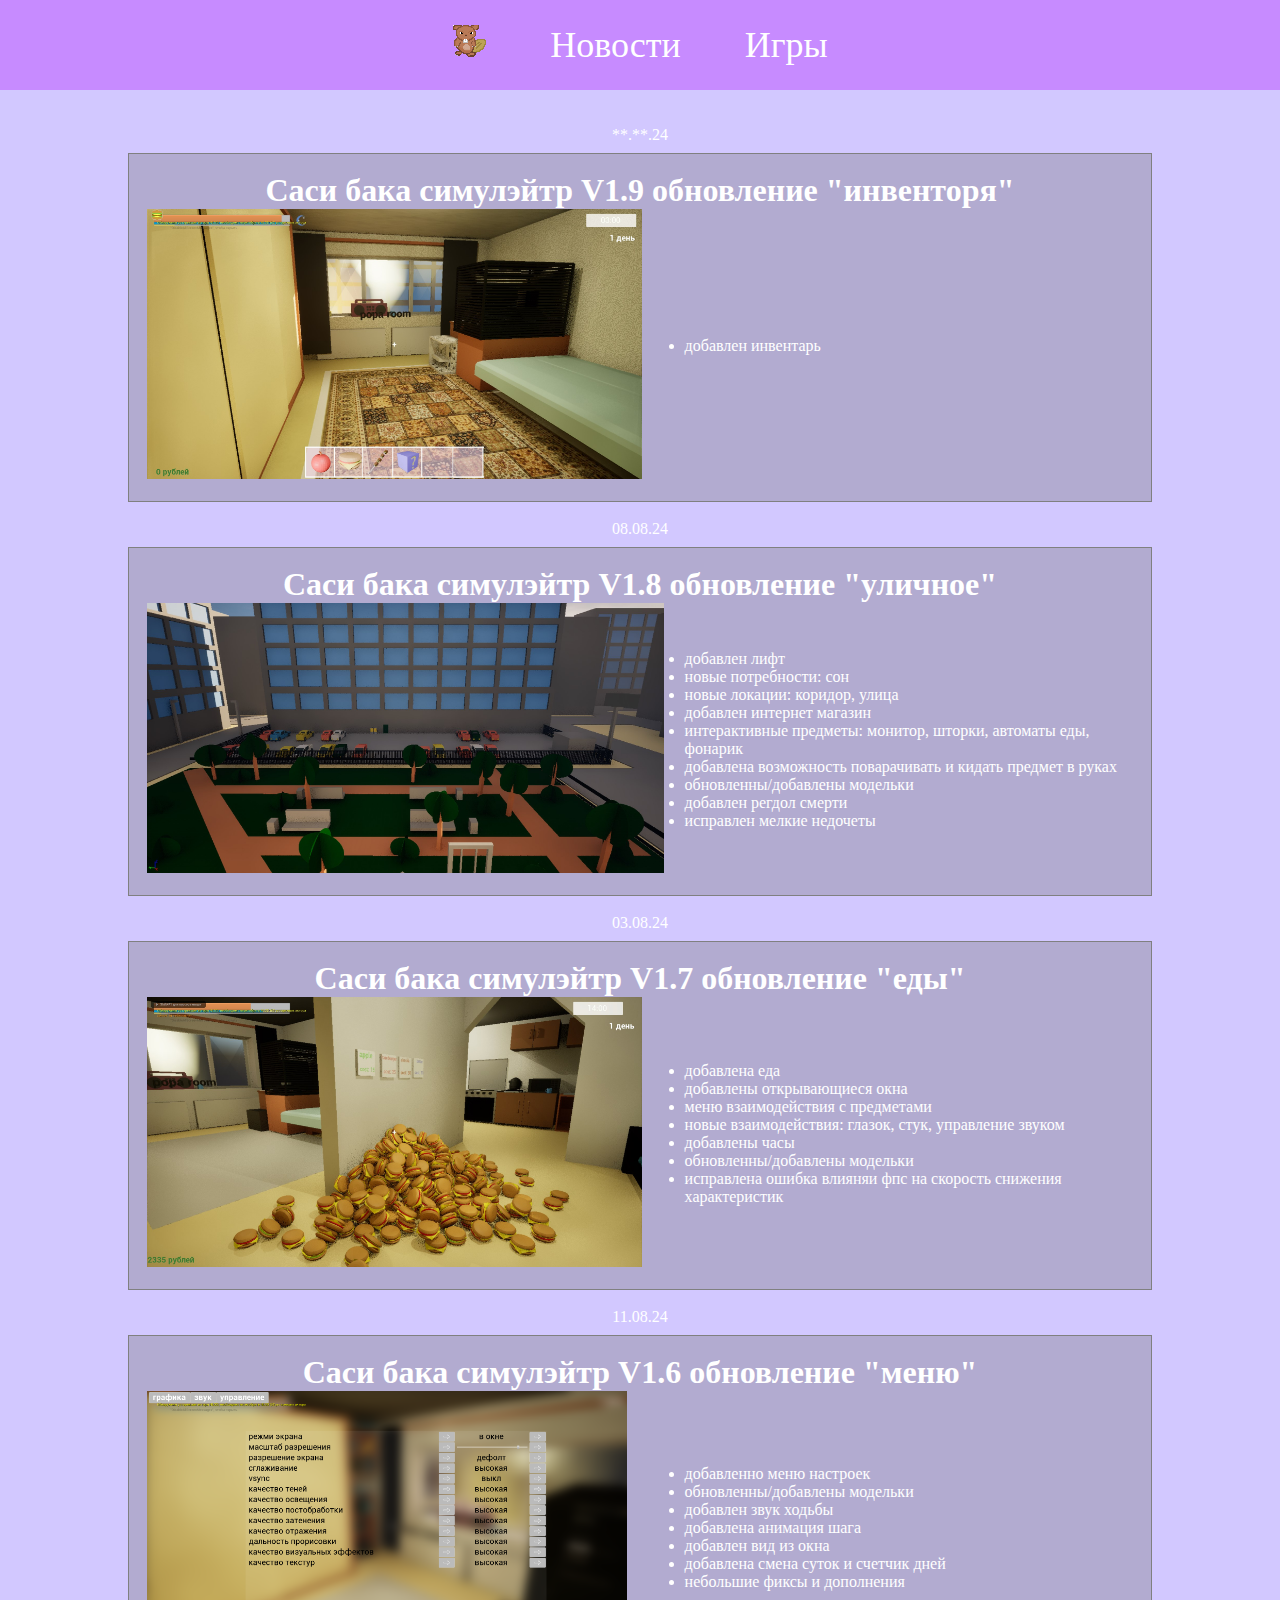
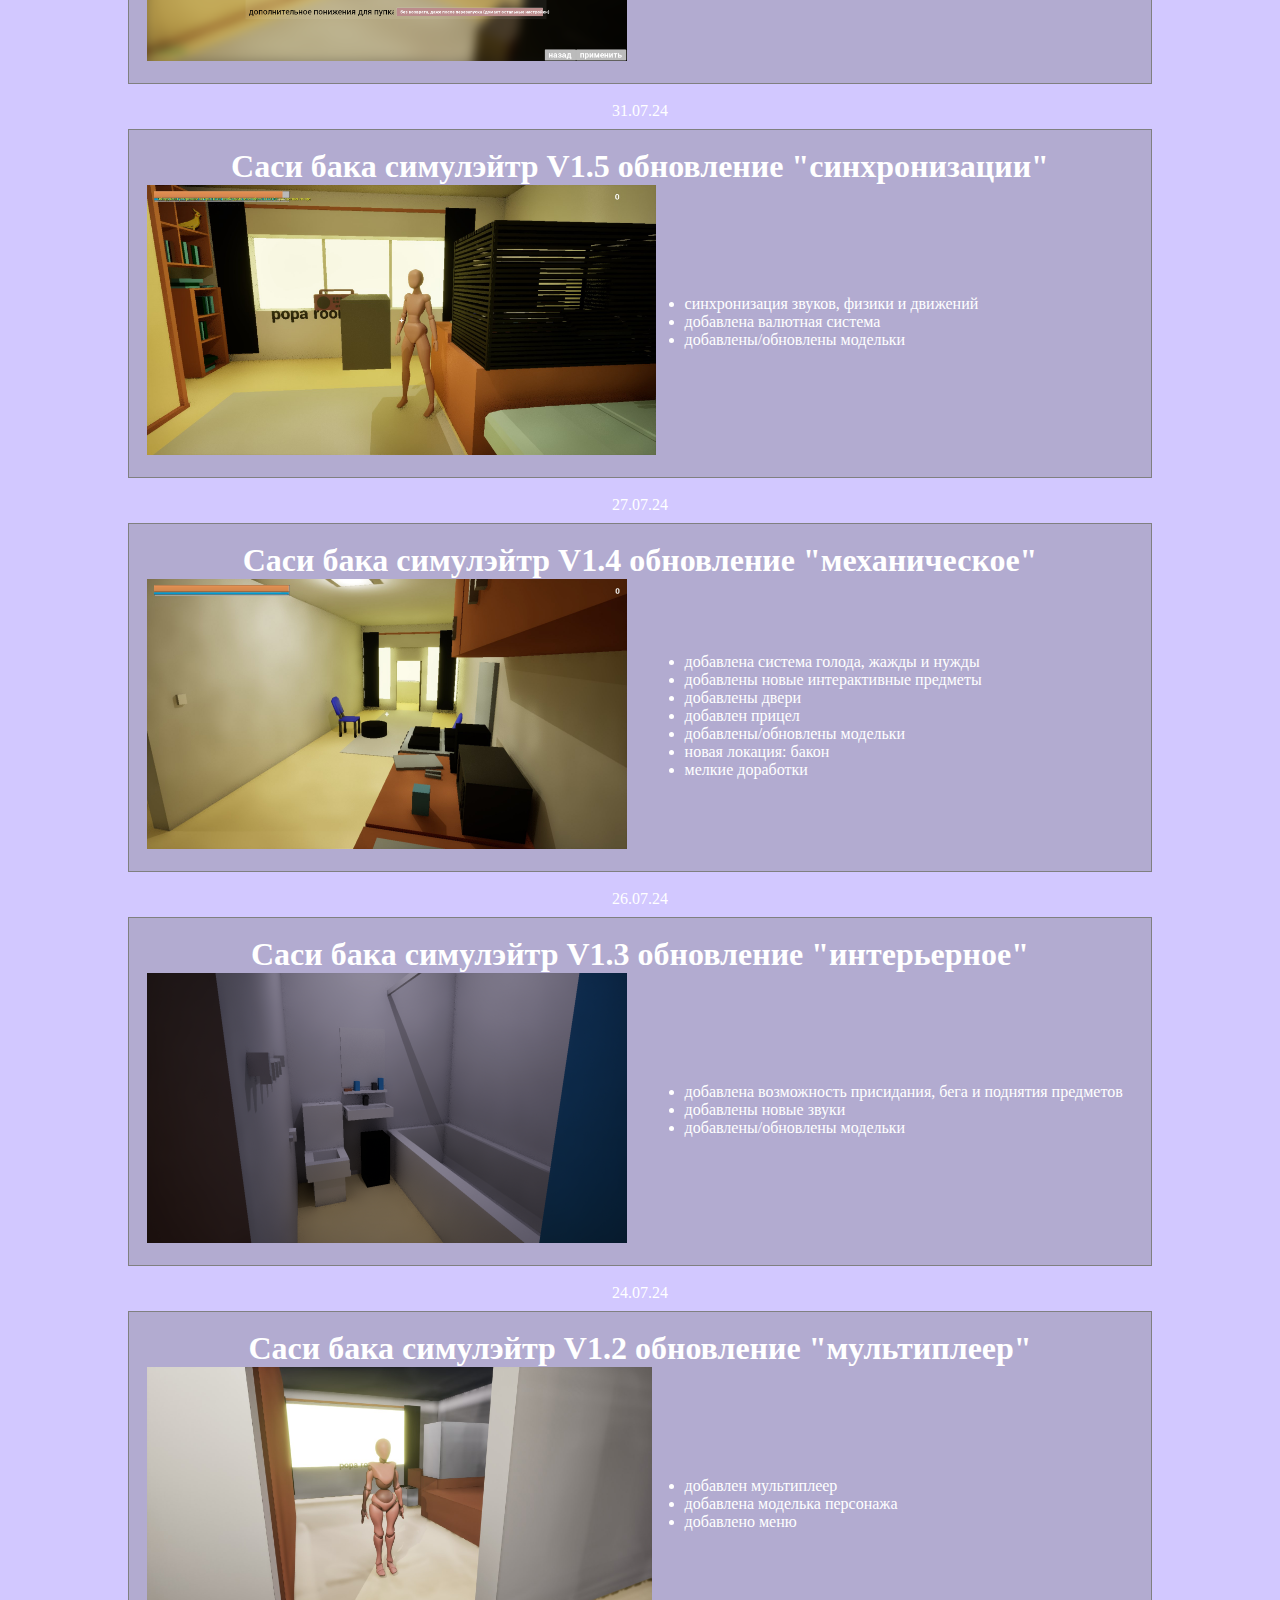
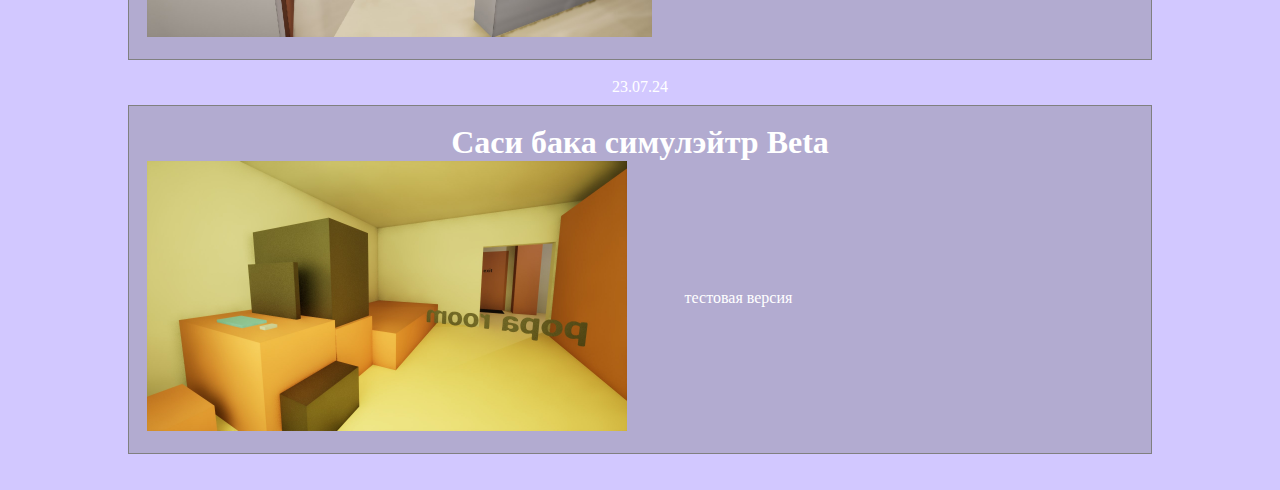
==== index.html @ cde6a2ea "Update index.html" ====
<!DOCTYPE html>
<html>
    <head>
        <link rel="stylesheet" href="style.css">
    </head>
    <body>
        <header>
            <div class="nav">
                <div class="element"><img src="img/logo.png" alt="logo"></div>
                <div class="element"><a href="index.html">Новости</a></div>
                <div class="element"><a href="game.html">Игры</a></div>
            </div>
        </header>
        <main>
            
              <div id="news" class="news">
                <span class="date">**.**.24</span>
                <div class="wrapper">
                    <div class="headerGame">
                        <h1>Саси бака симулэйтр V1.9 обновление "инвенторя"</h1>
                    </div>
                    <div class="newsInfo">
                        <div class="screen">
                            <img src="img/screen9.png" alt="screen">
                        </div>
                        <div class="about">
                            <ul>
                                <li>добавлен инвентарь</li>
                            </ul>  
                        </div>                  
                    </div>
                </div>
            </div>

            <div id="news" class="news">
                <span class="date">08.08.24</span>
                <div class="wrapper">
                    <div class="headerGame">
                        <h1>Саси бака симулэйтр V1.8 обновление "уличное"</h1>
                    </div>
                    <div class="newsInfo">
                        <div class="screen">
                            <img src="img/screen8.jpg" alt="screen">
                        </div>
                        <div class="about">
                            <ul>
                                <li>добавлен лифт</li>
                                <li>новые потребности: сон</li>
                                <li>новые локации: коридор, улица</li>
                                <li>добавлен интернет магазин</li>
                                <li>интерактивные предметы: монитор, шторки, автоматы еды, фонарик</li>
                                <li>добавлена возможность поварачивать и кидать предмет в руках</li>
                                <li>обновленны/добавлены модельки</li>
                                <li>добавлен регдол смерти</li> 
                                <li>исправлен мелкие недочеты</li>
                            </ul>  
                        </div>                  
                    </div>
                </div>
            </div>

            <div id="news" class="news">
                <span class="date">03.08.24</span>
                <div class="wrapper">
                    <div class="headerGame">
                        <h1>Саси бака симулэйтр V1.7 обновление "еды"</h1>
                    </div>
                    <div class="newsInfo">
                        <div class="screen">
                            <img src="img/screen7.jpg" alt="screen">
                        </div>
                        <div class="about">
                            <ul>
                                <li>добавлена еда</li>
                                <li>добавлены открывающиеся окна</li>
                                <li>меню взаимодействия с предметами</li>
                                <li>новые взаимодействия: глазок, стук, управление звуком</li>
                                <li>добавлены часы</li>
                                <li>обновленны/добавлены модельки</li>
                                <li>исправлена ошибка влияняи фпс на скорость снижения характеристик</li>
                            </ul>  
                        </div>                  
                    </div>
                </div>
            </div>

            <div id="news" class="news">
                <span class="date">11.08.24</span>
                <div class="wrapper">
                    <div class="headerGame">
                        <h1>Саси бака симулэйтр V1.6 обновление "меню"</h1>
                    </div>
                    <div class="newsInfo">
                        <div class="screen">
                            <img src="img/screen6.jpg" alt="screen">
                        </div>
                        <div class="about">
                            <ul>
                                <li>добавленно меню настроек</li>
                                <li>обновленны/добавлены модельки</li>
                                <li>добавлен звук ходьбы</li>
                                <li>добавлена анимация шага</li>
                                <li>добавлен вид из окна</li>
                                <li>добавлена смена суток и счетчик дней</li>
                                <li>небольшие фиксы и дополнения</li>
                            </ul>
                        </div>                  
                    </div>
                </div>
            </div>

            <div id="news" class="news">
                <span class="date">31.07.24</span>
                <div class="wrapper">
                    <div class="headerGame">
                        <h1>Саси бака симулэйтр V1.5 обновление "синхронизации"</h1>
                    </div>
                    <div class="newsInfo">
                        <div class="screen">
                            <img src="img/screen5.jpg" alt="screen">
                        </div>
                        <div class="about">
                            <ul>
                                <li>синхронизация звуков, физики и движений</li>
                                <li>добавлена валютная система</li>
                                <li>добавлены/обновлены модельки</li>
                            </div>
                        </div>                  
                    </div>
                </div>
            </div>

            <div id="news" class="news">
                <span class="date">27.07.24</span>
                <div class="wrapper">
                    <div class="headerGame">
                        <h1>Саси бака симулэйтр V1.4 обновление "механическое"</h1>
                    </div>
                    <div class="newsInfo">
                        <div class="screen">
                            <img src="img/screen4.jpg" alt="screen">
                        </div>
                        <div class="about">
                            <ul>
                                <li>добавлена система голода, жажды и нужды</li>
                                <li>добавлены новые интерактивные предметы</li>
                                <li>добавлены двери</li>
                                <li>добавлен прицел</li>
                                <li>добавлены/обновлены модельки</li>
                                <li>новая локация: бакон</li>
                                <li>мелкие доработки</li>
                            </ul>
                        </div>                  
                    </div>
                </div>
            </div>

            <div id="news" class="news">
                <span class="date">26.07.24</span>
                <div class="wrapper">
                    <div class="headerGame">
                        <h1>Саси бака симулэйтр V1.3 обновление "интерьерное"</h1>
                    </div>
                    <div class="newsInfo">
                        <div class="screen">
                            <img src="img/screen3.jpg" alt="screen">
                        </div>
                        <div class="about">
                            <ul>
                                <li>добавлена возможность присидания, бега и поднятия предметов</li>
                                <li>добавлены новые звуки</li>
                                <li>добавлены/обновлены модельки</li>
                            </ul>
                        </div>                  
                    </div>
                </div>
            </div>

            <div id="news" class="news">
                <span class="date">24.07.24</span>
                <div class="wrapper">
                    <div class="headerGame">
                        <h1>Саси бака симулэйтр V1.2 обновление "мультиплеер"</h1>
                    </div>
                    <div class="newsInfo">
                        <div class="screen">
                            <img src="img/screen2.jpg" alt="screen">
                        </div>
                        <div class="about">
                            <ul>
                                <li>добавлен мультиплеер</li>
                                <li>добавлена моделька персонажа</li>
                                <li>добавлено меню</li>
                            </ul>
                        </div>                  
                    </div>
                </div>
            </div>

            <div class="news">
                <span class="date">23.07.24</span>
                <div class="wrapper">
                    <div class="headerGame">
                        <h1>Саси бака симулэйтр Beta</h1>
                    </div>
                    <div class="newsInfo">
                        <div class="screen">
                            <img src="img/screen.jpg" alt="screen">
                        </div>
                        <div class="about">
                            <span>тестовая версия</span>    
                        </div>                  
                    </div>
                </div>
            </div>
        </main>
    </body>
</html>
---- style.css ----
/* Сброс отступов */
* {
    margin: 0;
    padding: 0;
    box-sizing: border-box;
}

/* Стили для шапки */
header {
    background-color: rgb(199, 139, 255);
    height: 10vh;
    display: flex;
    align-items: center;
}

.nav {
    display: flex;
    color: white;
    font-size: 4vh;
    justify-content: center;
    width: 100%;
}

.element {
    margin: 0 2.5vw;
}

.element a {
    text-decoration: none;
    color: white;
}

/* Стили для основной части */
main {
    background-color: rgb(210, 200, 255);
    padding: 2vh 0;
    min-height: 90vh;
}

.news {
    margin: 2vh auto;
    width: 80vw;
}

.wrapper {
    border: 1px solid grey;
    background-color: rgba(117, 117, 117, 0.336);
    padding: 2vh;
    position: relative;
}

.headerGame {
    text-align: center;
    color: white;
}

.date {
    color: white;
    display: block;
    text-align: center;
    margin-bottom: 1vh;
}

.newsInfo {
    display: flex;
    flex-wrap: nowrap;
    align-items: center;
    color: white;
}

.screen {
    width: 20vw;
    text-align: center;
}

.screen img {
    max-height: 30vh;
}

.about {
    margin-left: 22vw;
    flex-grow: 1;
}

.download-button {
    display: inline-block;
    padding: 1vh 2vw;
    background-color: rgb(199, 139, 255);
    color: white;
    text-decoration: none;
    border-radius: 5px;
    transition: background-color 0.3s;
}

.download-button:hover {
    background-color: rgb(170, 118, 216);
}
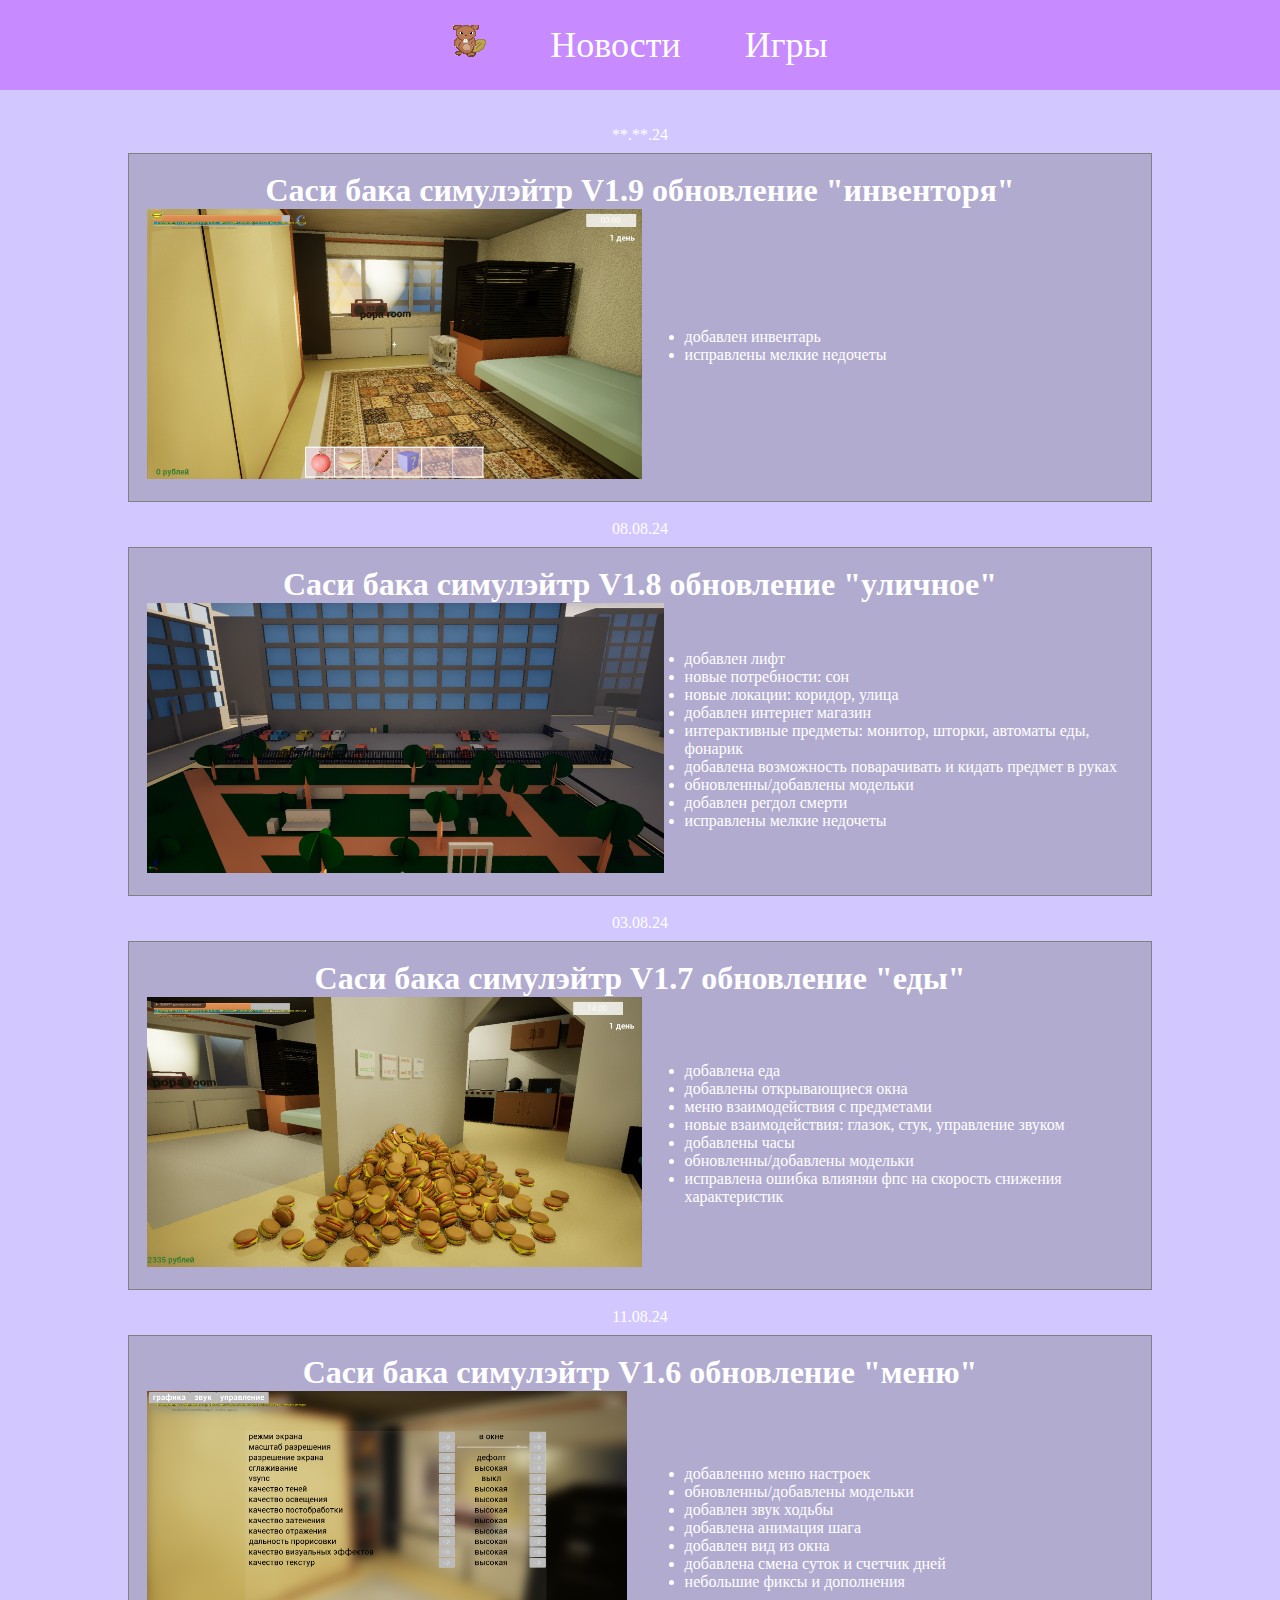
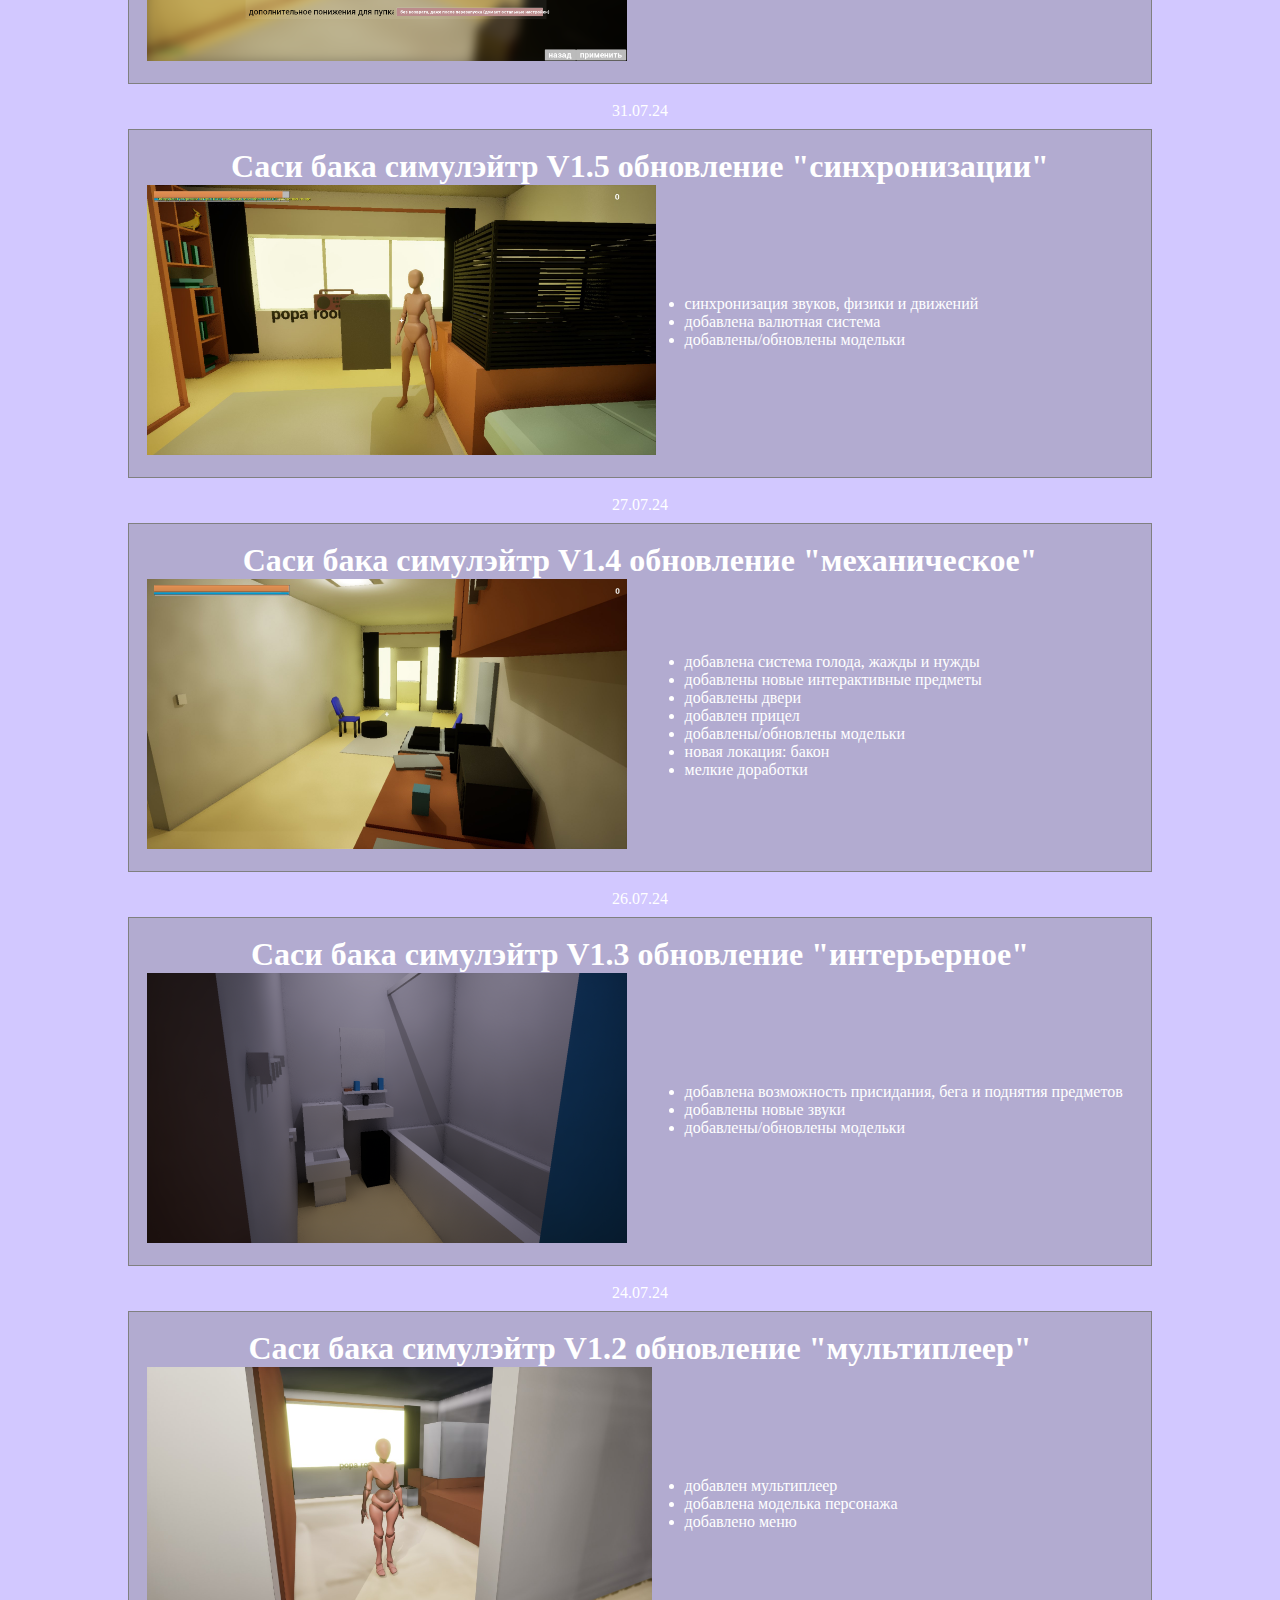
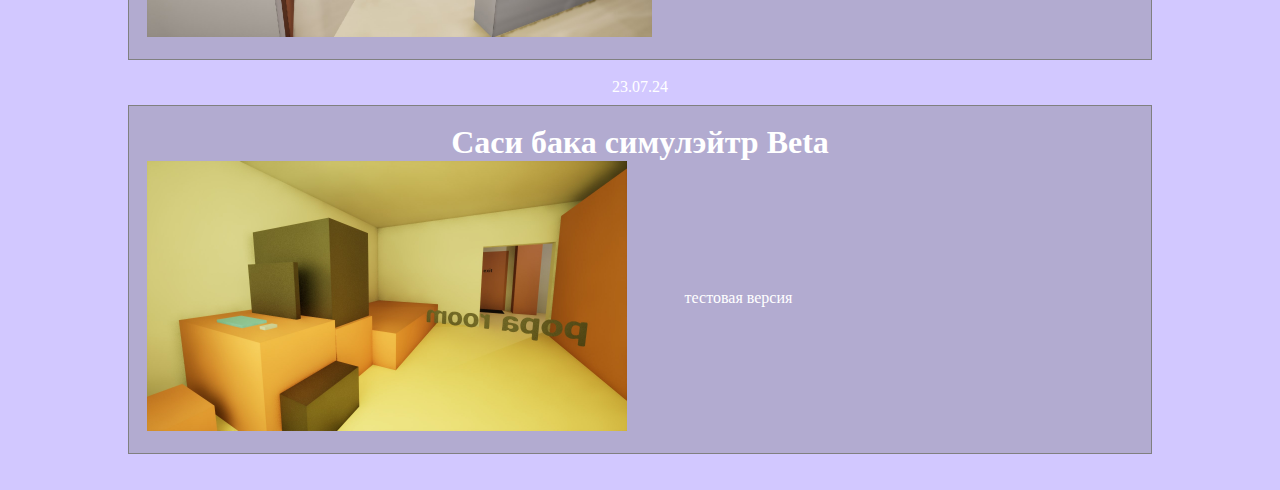
==== commit a48cb3aa: "Update index.html" ====
--- a/index.html
+++ b/index.html
@@ -26,6 +26,7 @@
                         <div class="about">
                             <ul>
                                 <li>добавлен инвентарь</li>
+                                <li>исправлены мелкие недочеты</li>
                             </ul>  
                         </div>                  
                     </div>
@@ -52,7 +53,7 @@
                                 <li>добавлена возможность поварачивать и кидать предмет в руках</li>
                                 <li>обновленны/добавлены модельки</li>
                                 <li>добавлен регдол смерти</li> 
-                                <li>исправлен мелкие недочеты</li>
+                                <li>исправлены мелкие недочеты</li>
                             </ul>  
                         </div>                  
                     </div>
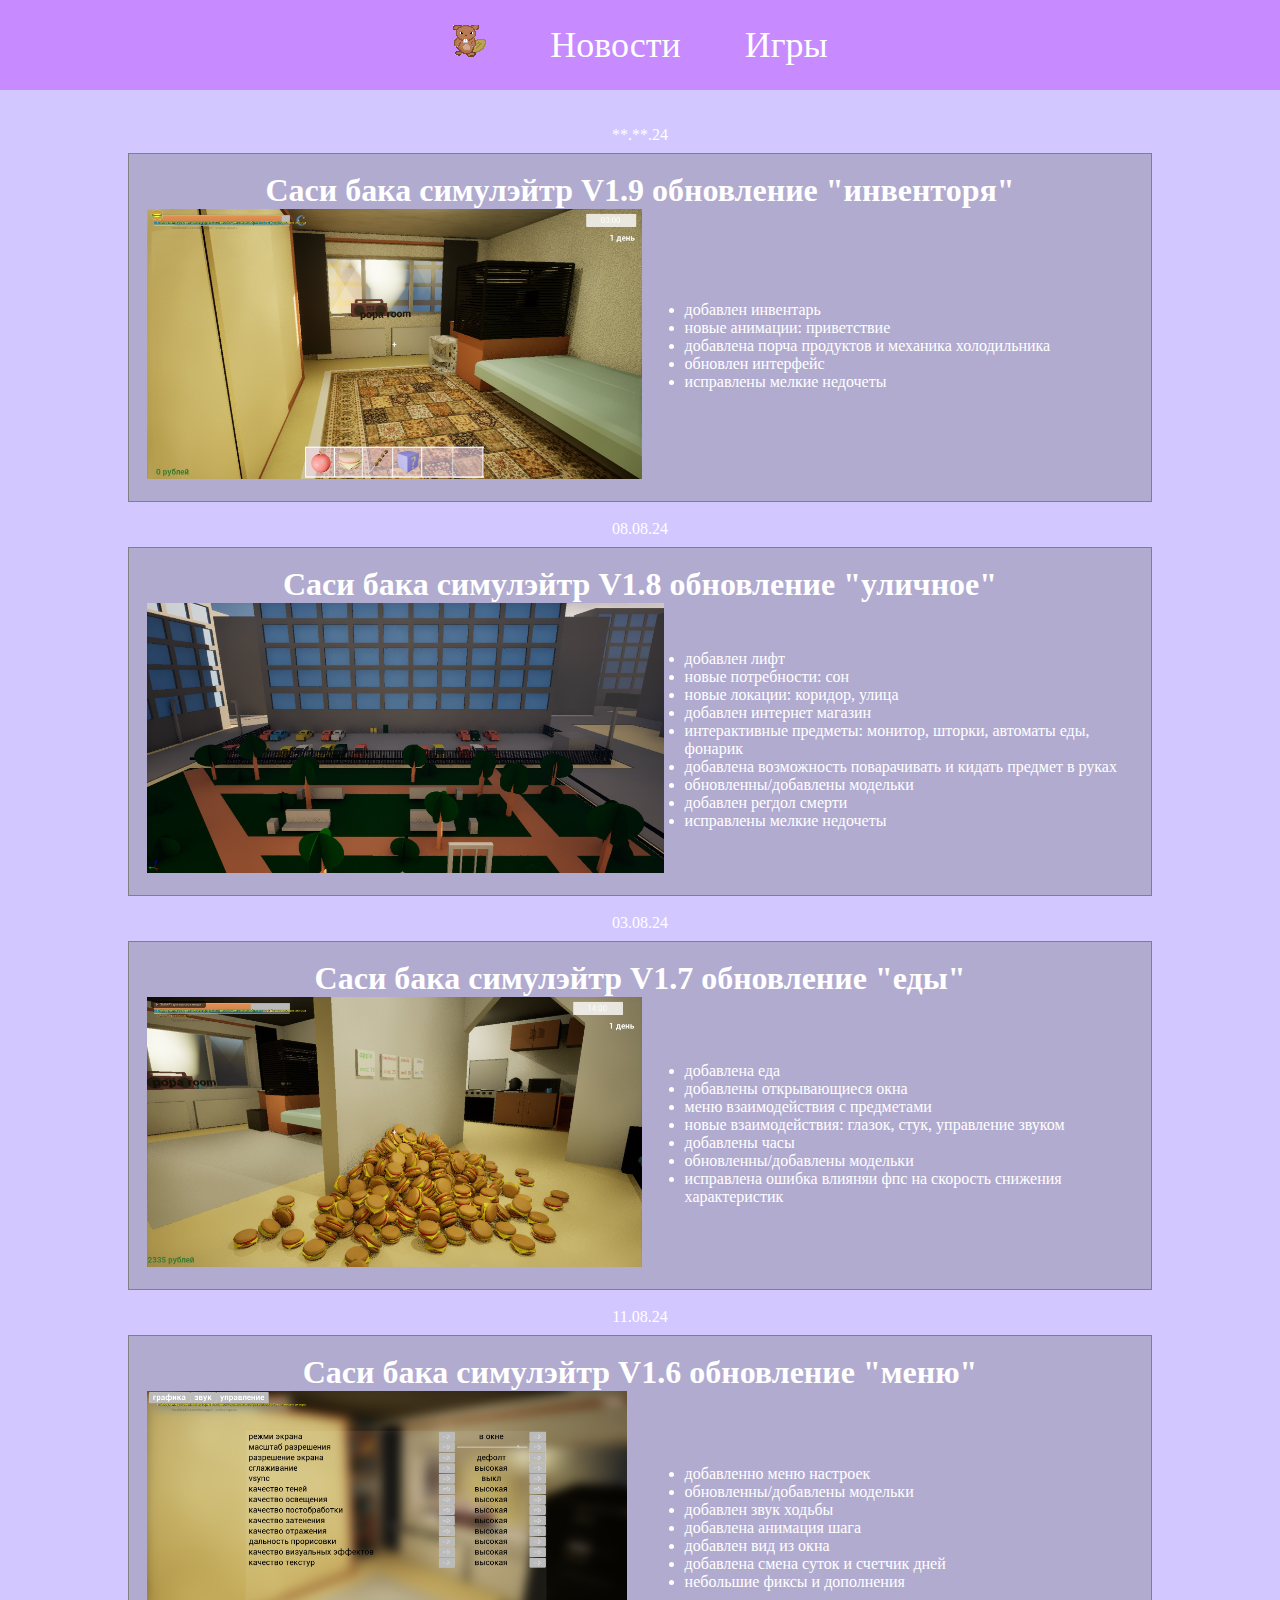
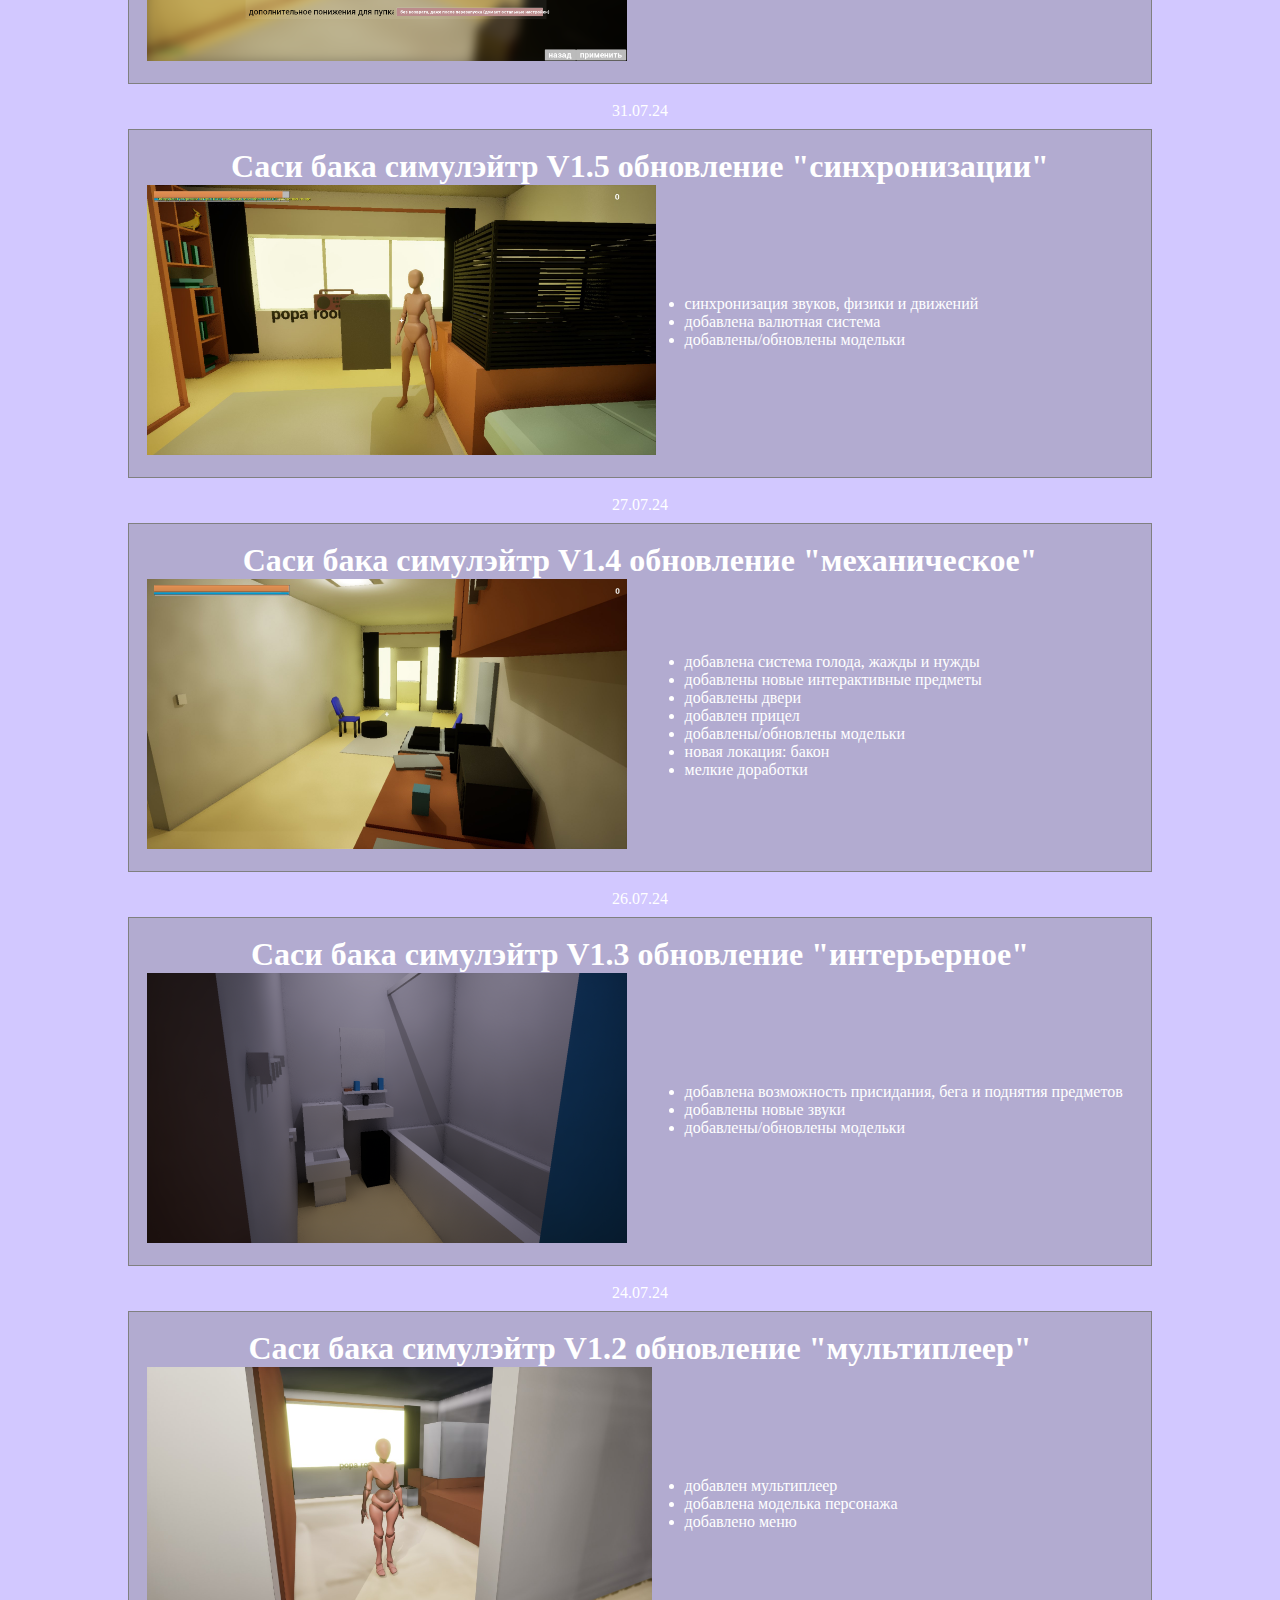
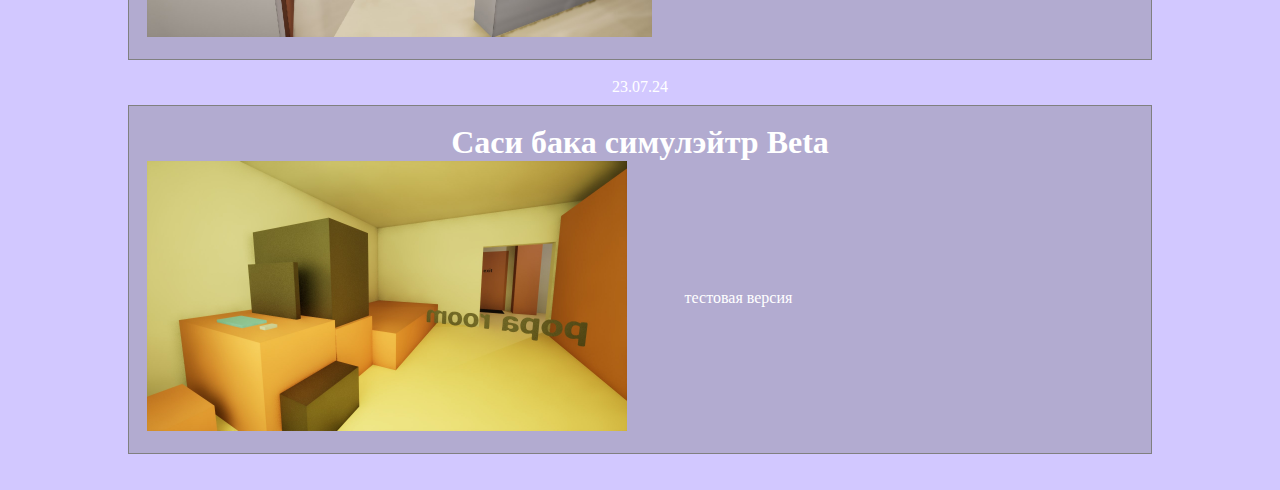
==== commit 46d5d1cb: "Update index.html" ====
--- a/index.html
+++ b/index.html
@@ -26,7 +26,11 @@
                         <div class="about">
                             <ul>
                                 <li>добавлен инвентарь</li>
+                                 <li>новые анимации: приветствие</li>
+                                <li>добавлена порча продуктов и механика холодильника</li>
+                                <li>обновлен интерфейс</li>
                                 <li>исправлены мелкие недочеты</li>
+                               
                             </ul>  
                         </div>                  
                     </div>
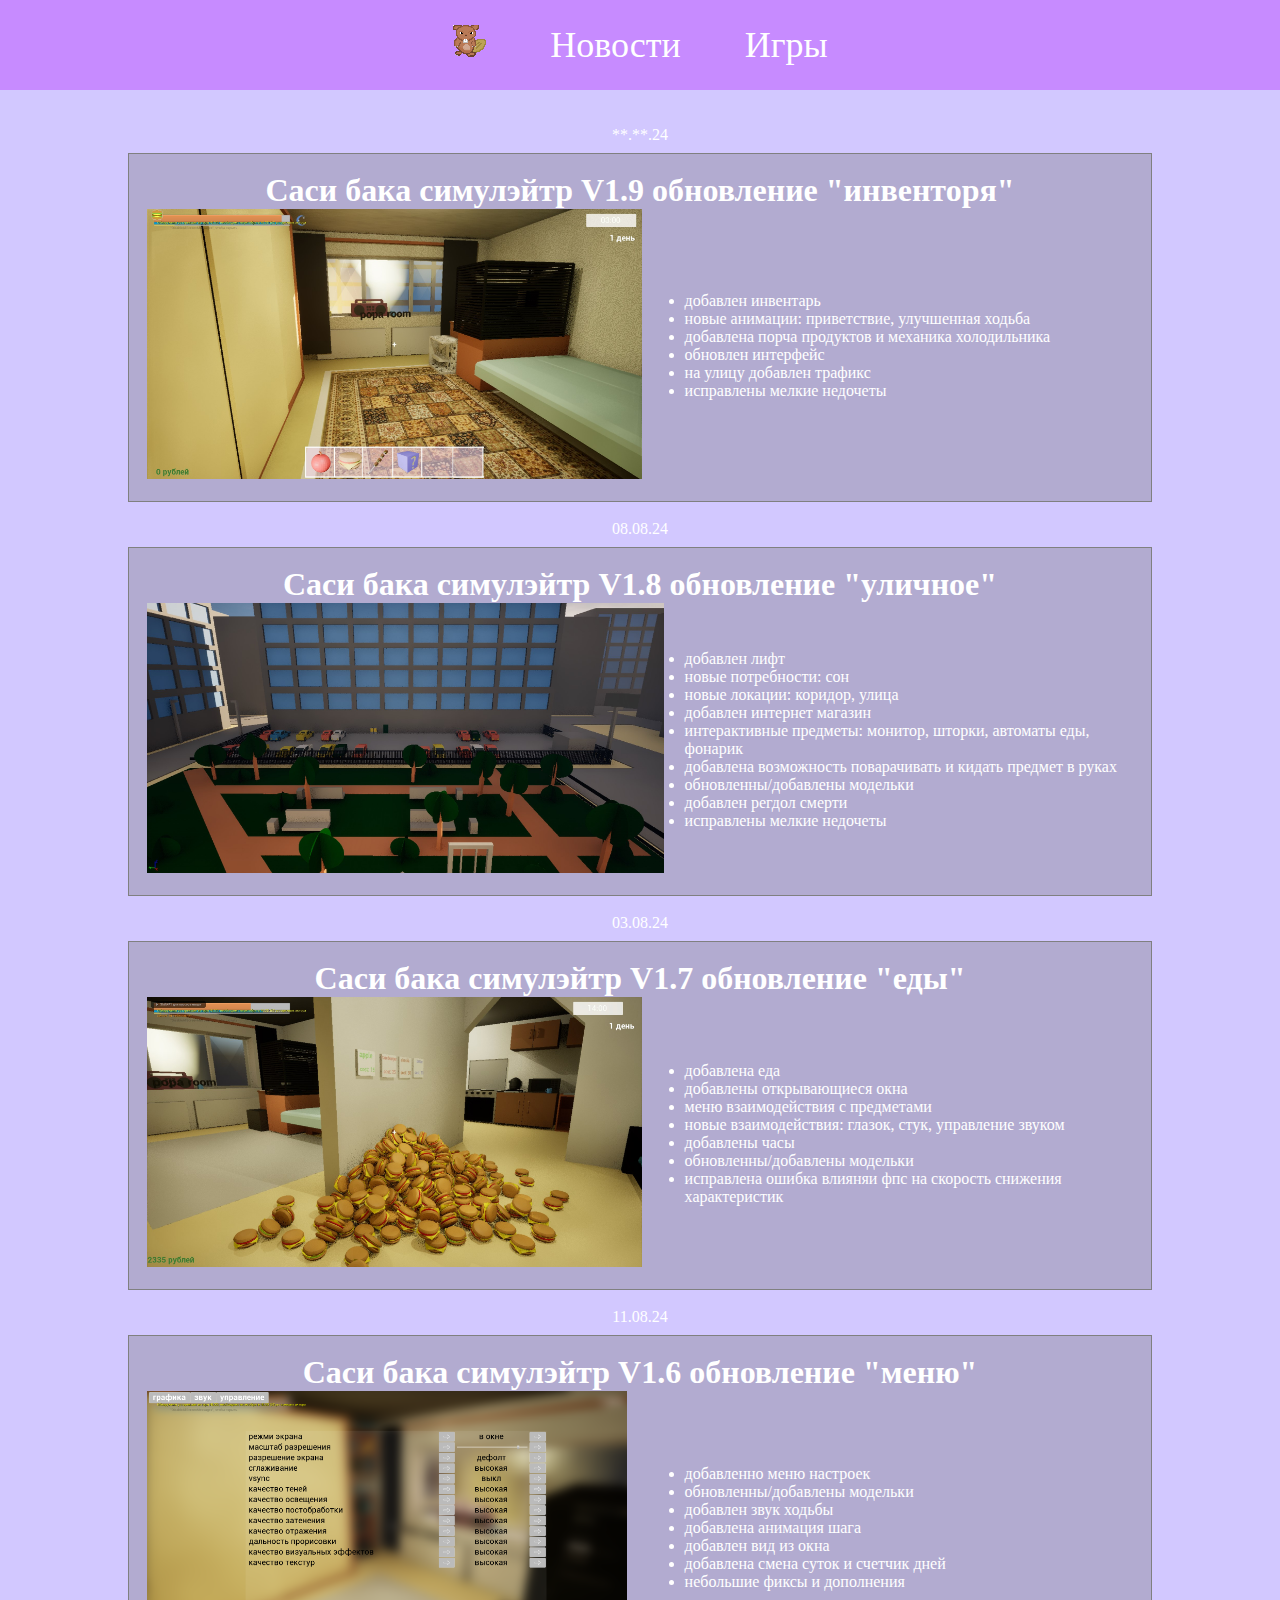
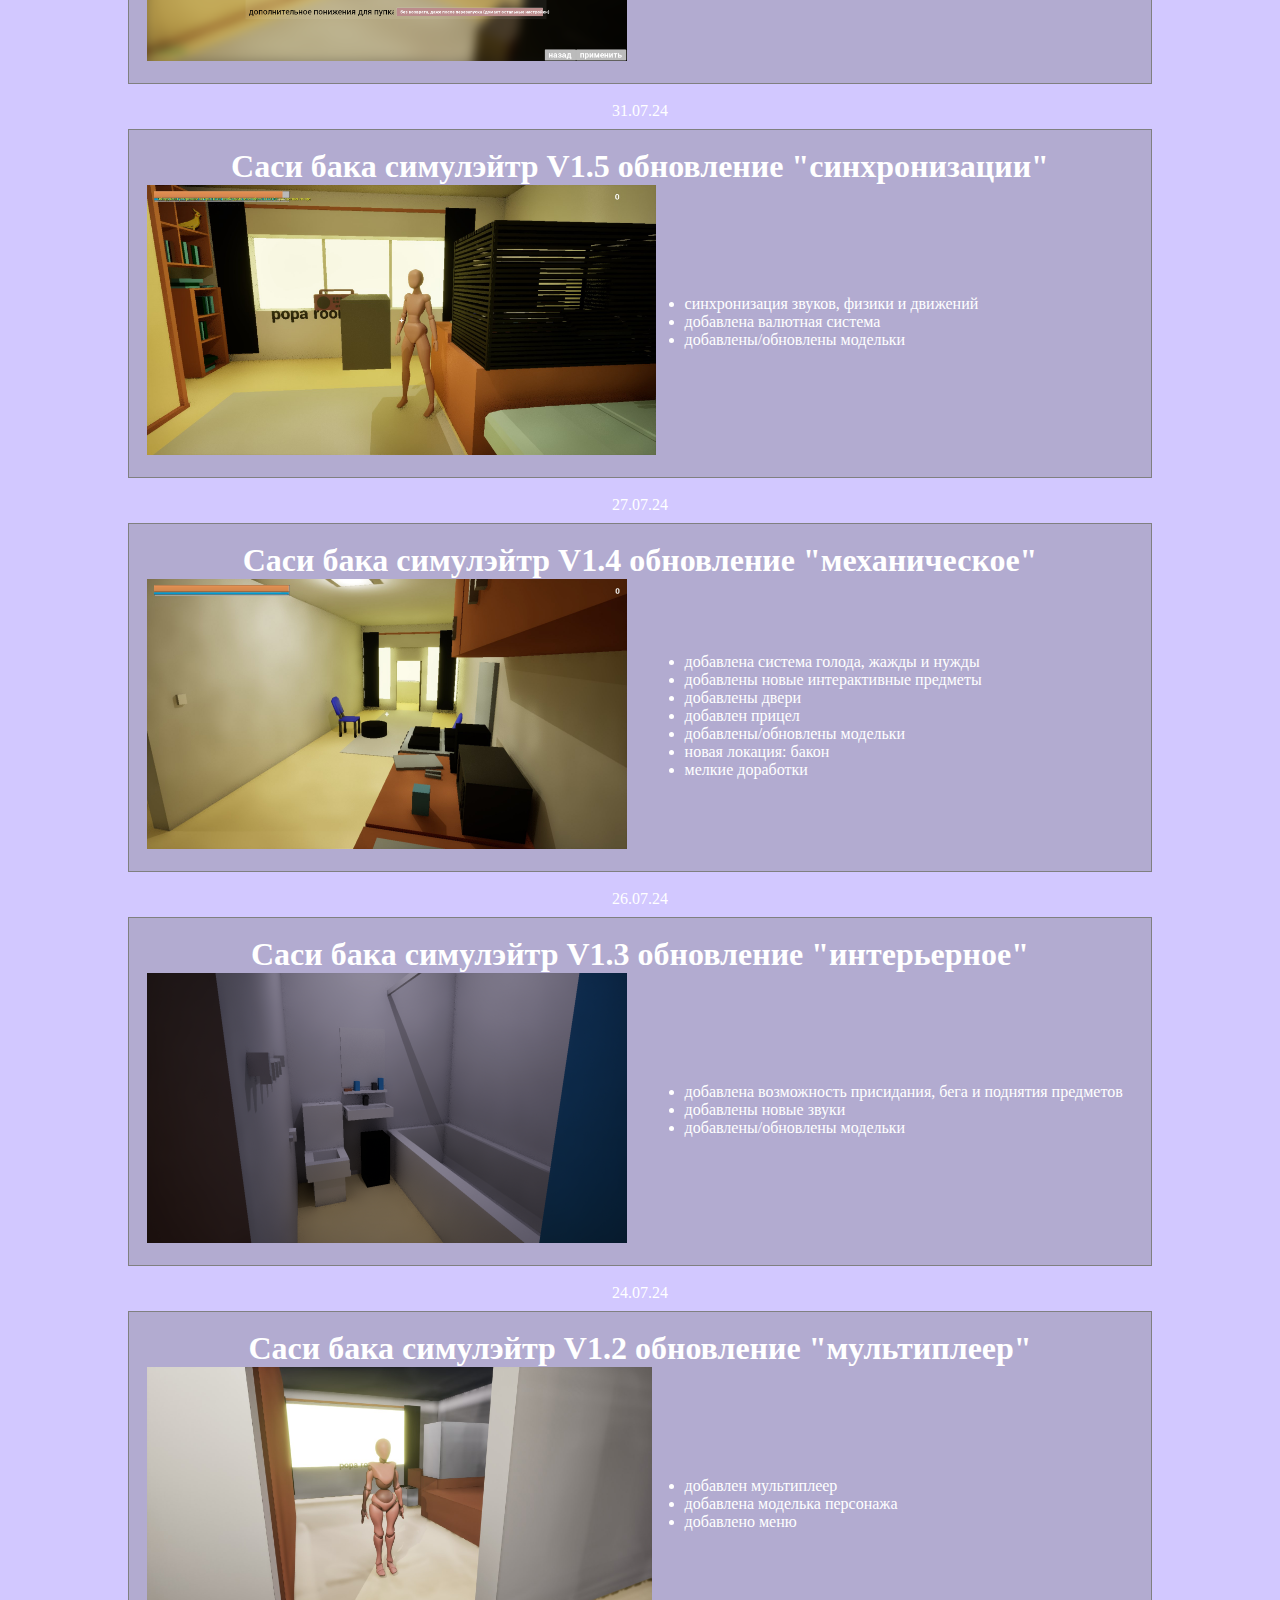
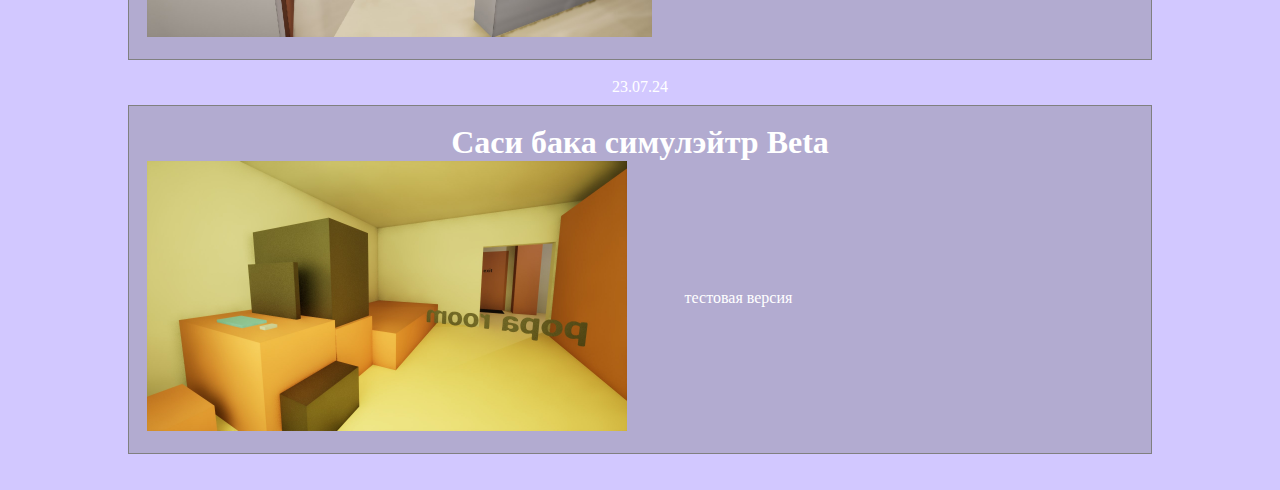
==== commit fd20a98e: "Update index.html" ====
--- a/index.html
+++ b/index.html
@@ -26,9 +26,10 @@
                         <div class="about">
                             <ul>
                                 <li>добавлен инвентарь</li>
-                                 <li>новые анимации: приветствие</li>
+                                 <li>новые анимации: приветствие, улучшенная ходьба</li>
                                 <li>добавлена порча продуктов и механика холодильника</li>
                                 <li>обновлен интерфейс</li>
+                                <li>на улицу добавлен трафикс</li>
                                 <li>исправлены мелкие недочеты</li>
                                
                             </ul>  
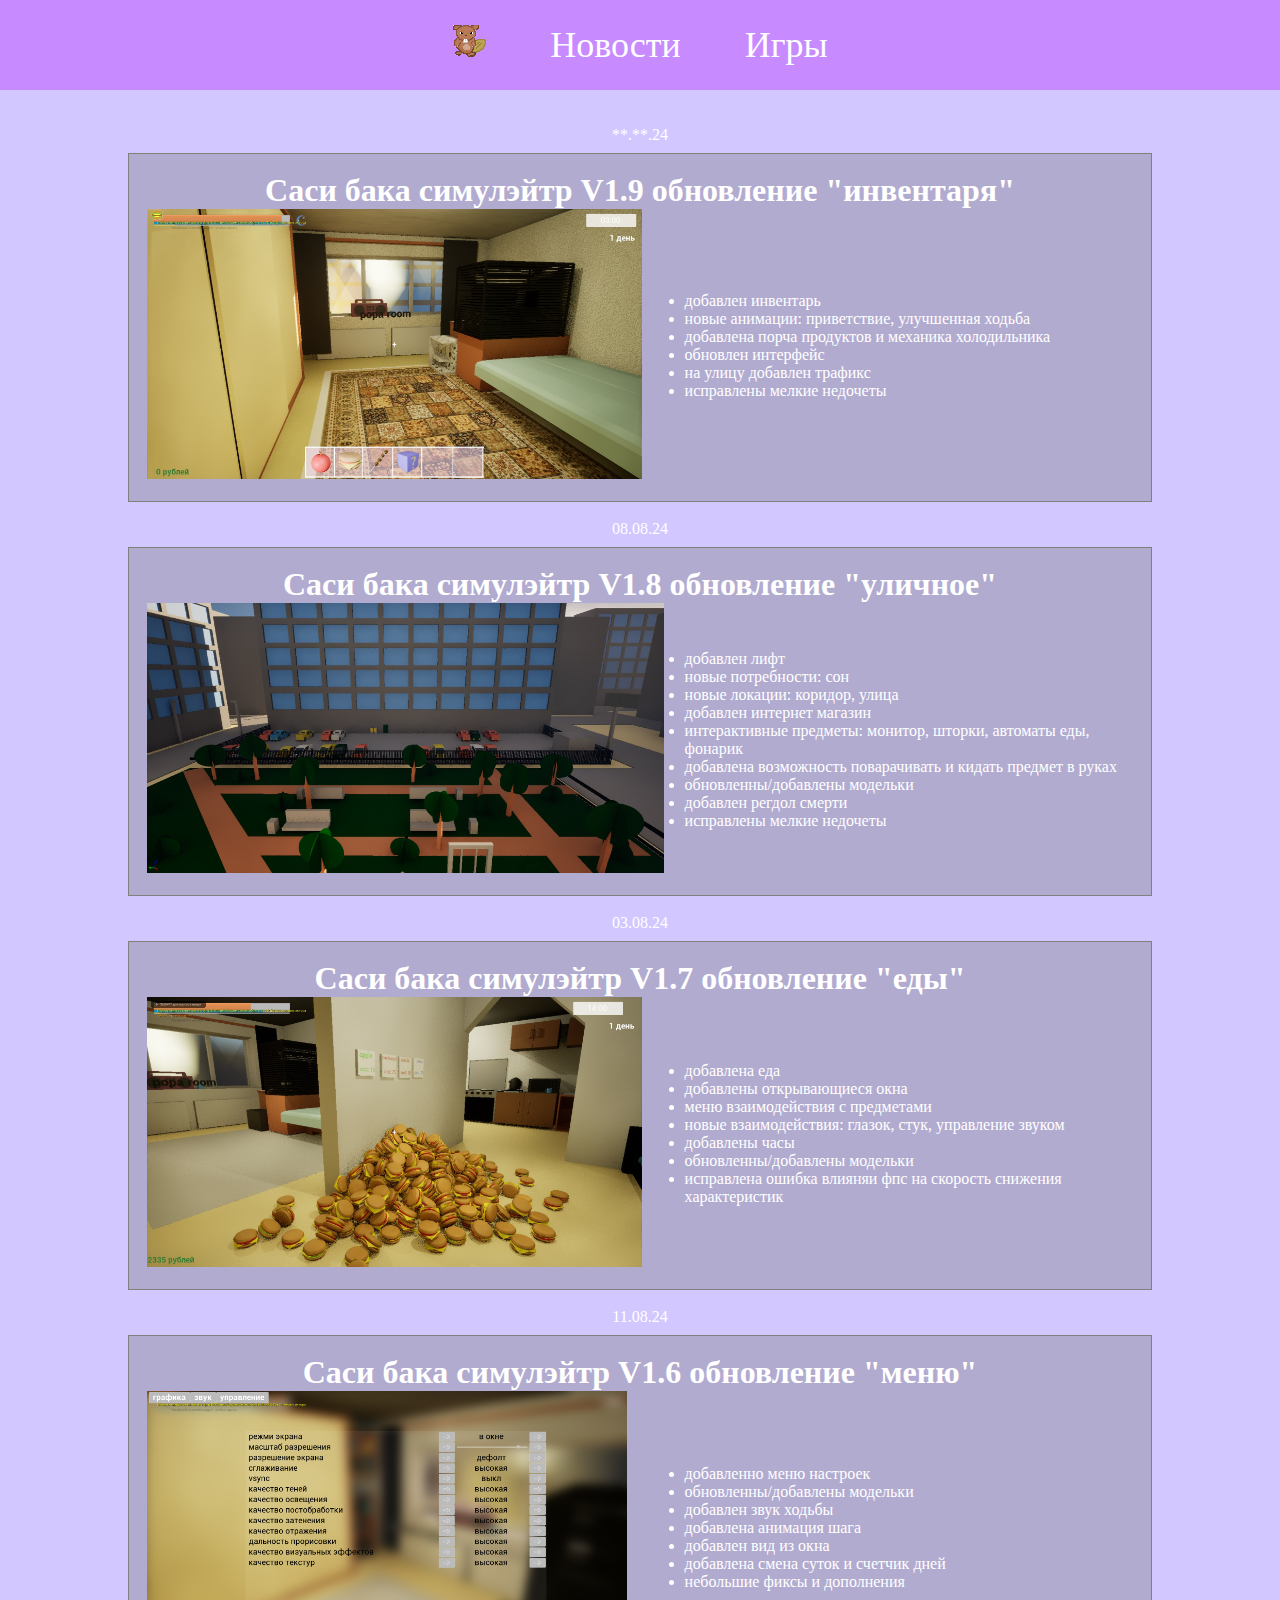
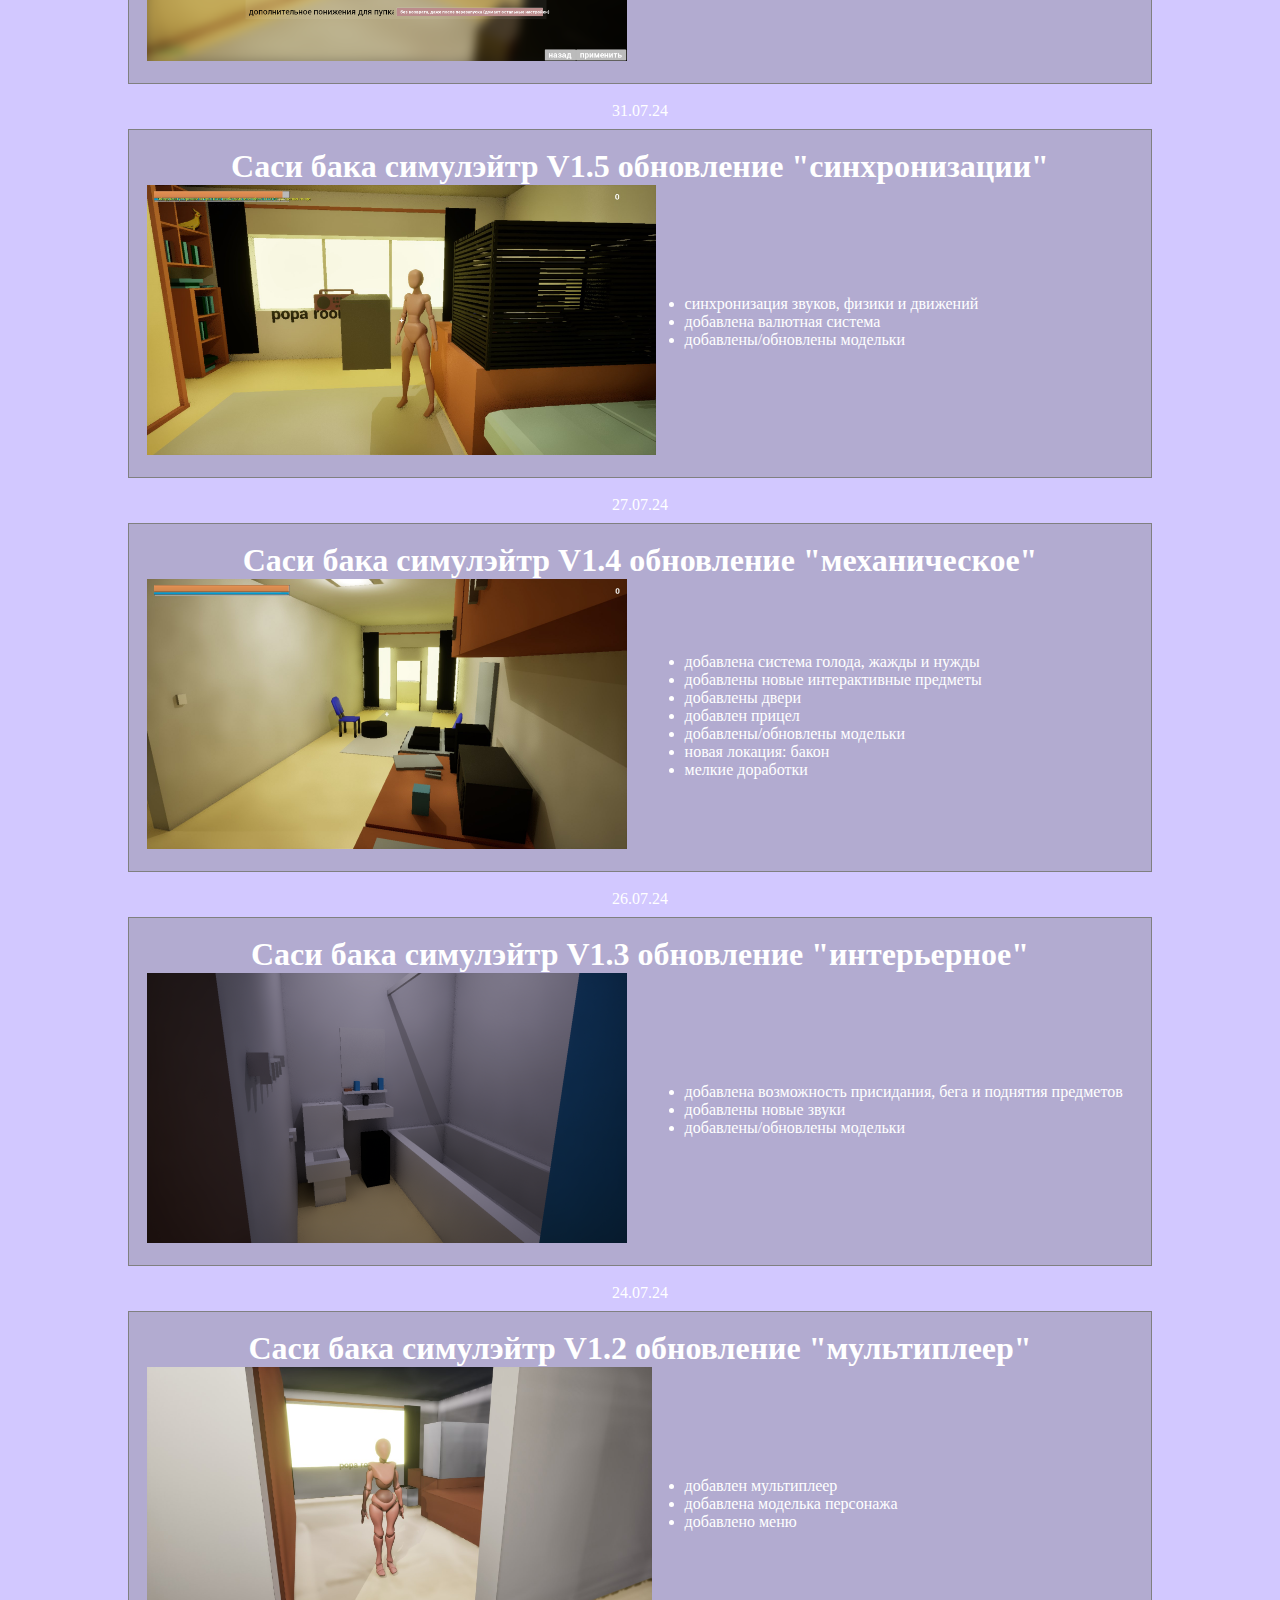
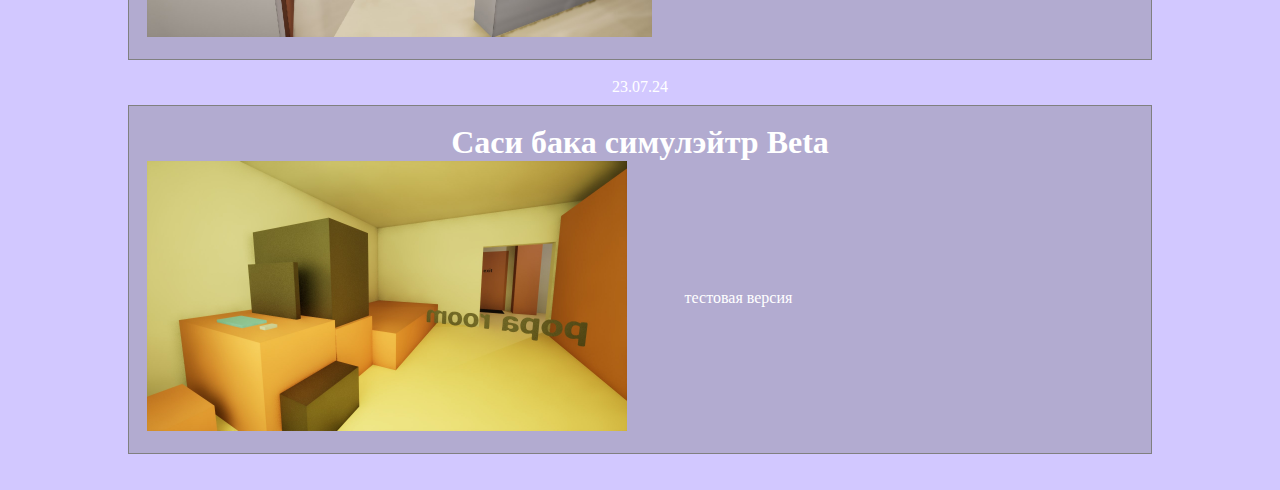
==== commit 090b2b85: "Update index.html" ====
--- a/index.html
+++ b/index.html
@@ -17,7 +17,7 @@
                 <span class="date">**.**.24</span>
                 <div class="wrapper">
                     <div class="headerGame">
-                        <h1>Саси бака симулэйтр V1.9 обновление "инвенторя"</h1>
+                        <h1>Саси бака симулэйтр V1.9 обновление "инвентаря"</h1>
                     </div>
                     <div class="newsInfo">
                         <div class="screen">
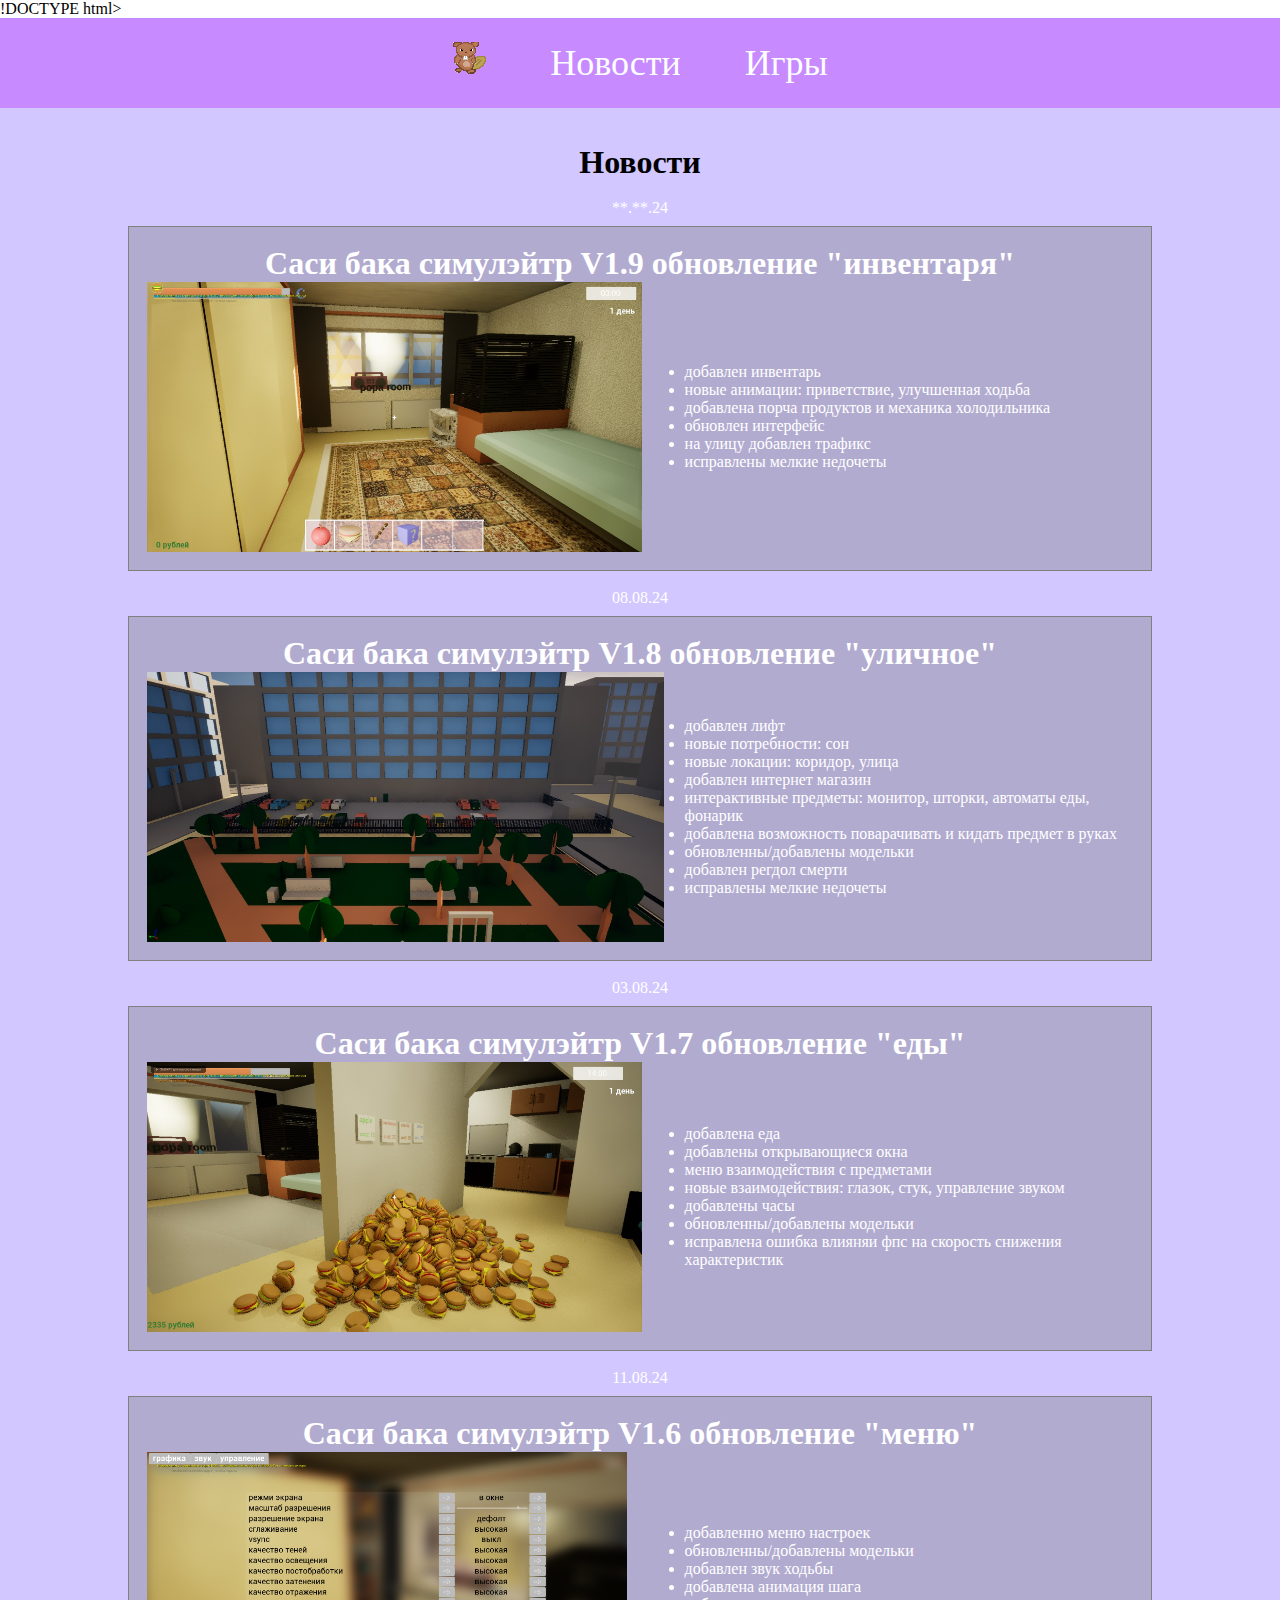
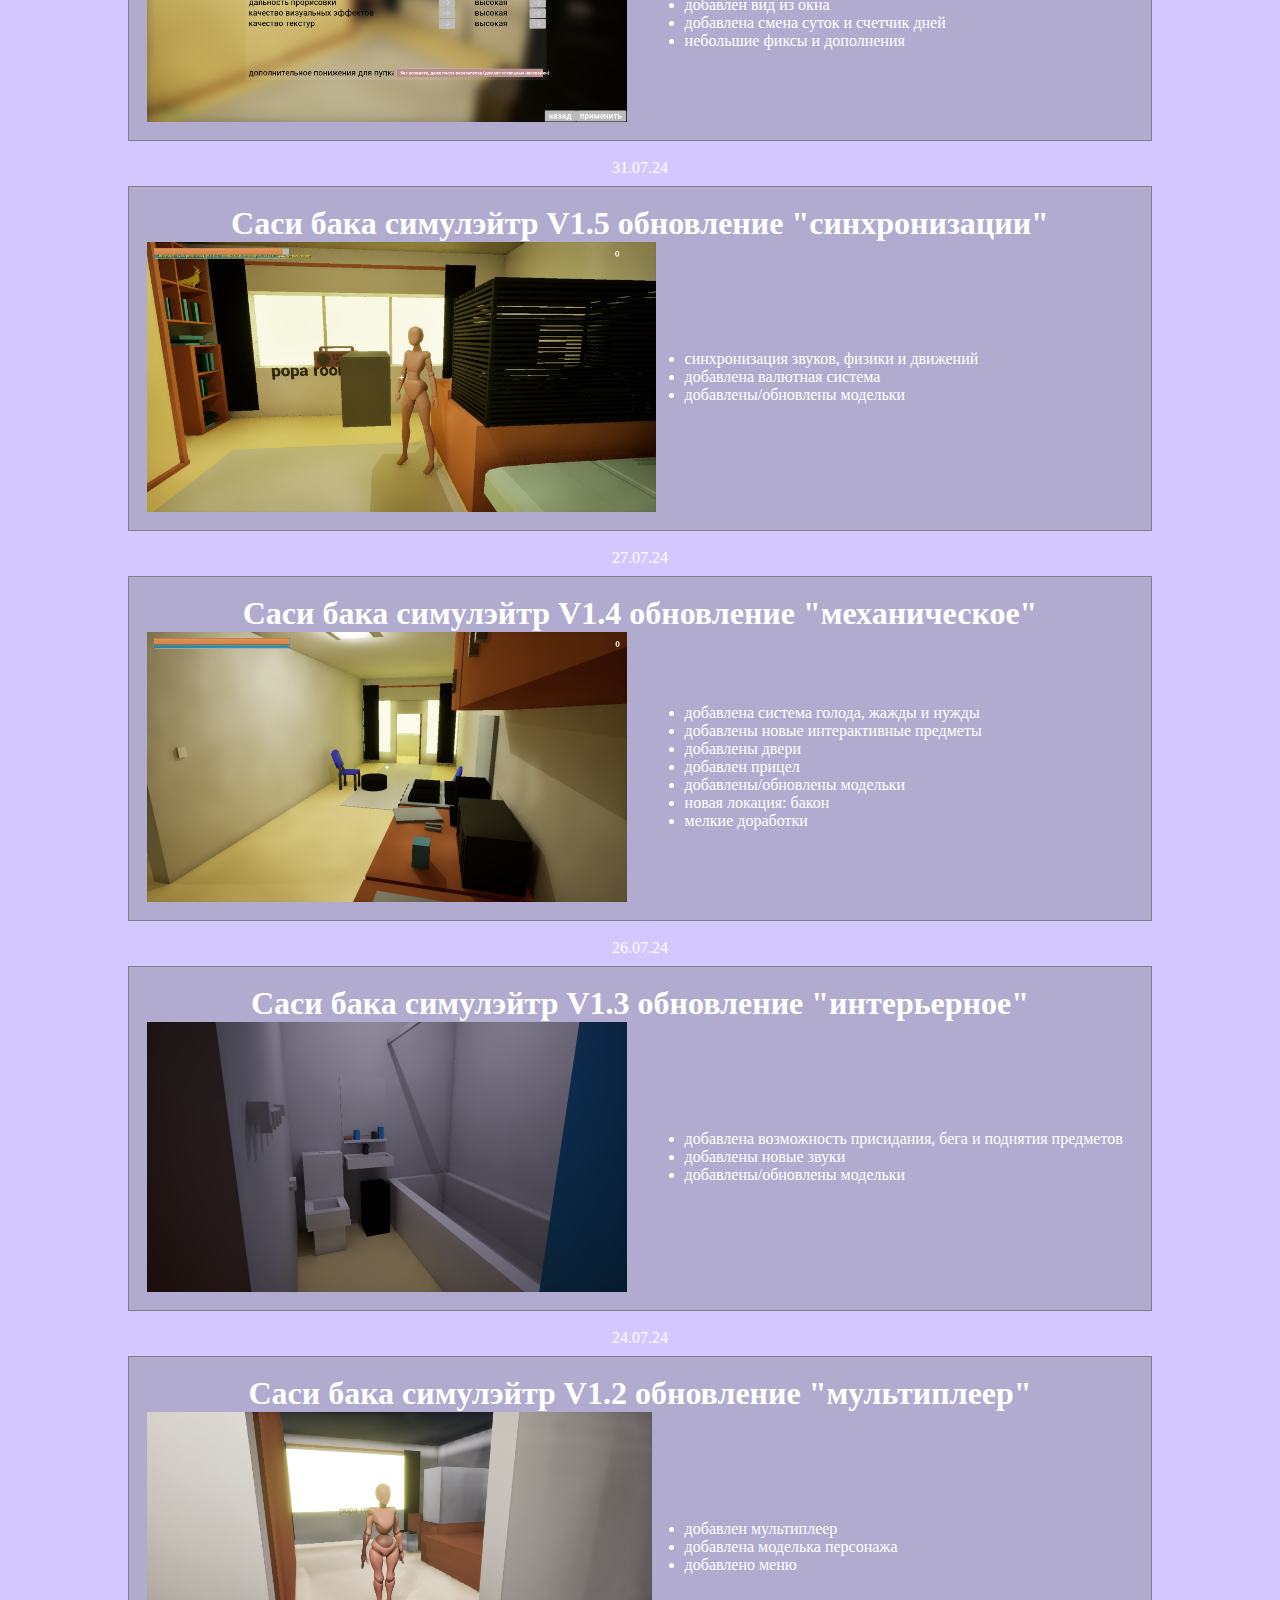
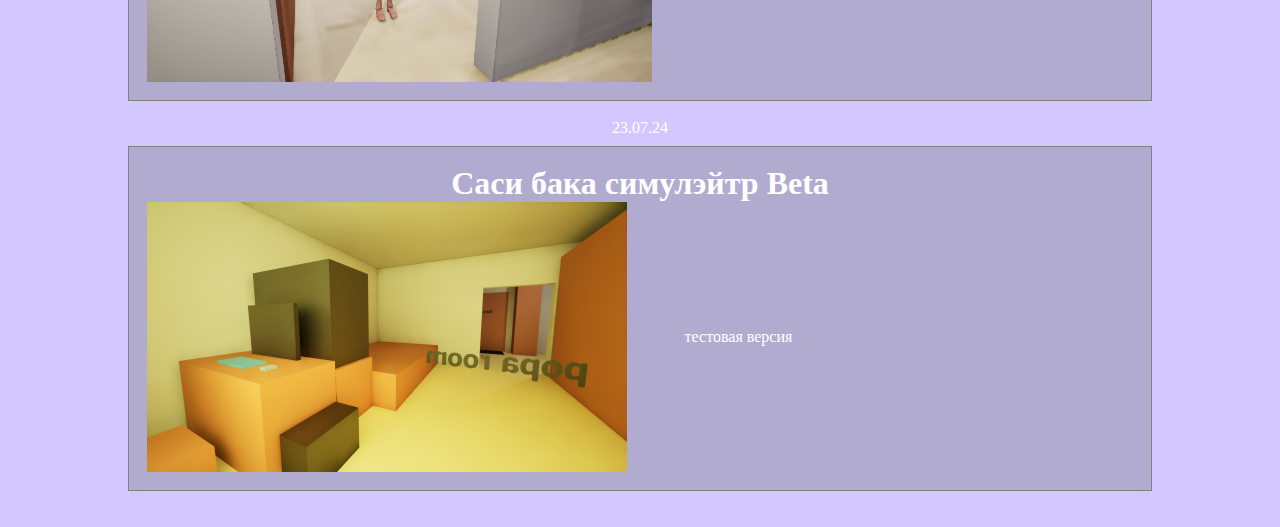
==== commit 0e6392d5: "Update index.html" ====
--- a/index.html
+++ b/index.html
@@ -1,19 +1,22 @@
-<!DOCTYPE html>
-<html>
-    <head>
-        <link rel="stylesheet" href="style.css">
-    </head>
-    <body>
-        <header>
-            <div class="nav">
-                <div class="element"><img src="img/logo.png" alt="logo"></div>
-                <div class="element"><a href="index.html">Новости</a></div>
-                <div class="element"><a href="game.html">Игры</a></div>
-            </div>
-        </header>
-        <main>
-            
-              <div id="news" class="news">
+!DOCTYPE html>
+<html lang="ru">
+<head>
+    <meta charset="UTF-8">
+    <meta name="viewport" content="width=device-width, initial-scale=1.0">
+    <link rel="stylesheet" href="style.css">
+    <title>Саси бака симулэйтр</title>
+</head>
+<body>
+    <header>
+        <div class="nav">
+            <div class="element"><img src="img/logo.png" alt="logo"></div>
+            <div class="element"><a href="index.html">Новости</a></div>
+            <div class="element"><a href="game.html">Игры</a></div>
+        </div>
+    </header>
+    <main>
+        <h1 style="text-align: center; margin: 2vh 0;">Новости</h1>
+         <div id="news" class="news">
                 <span class="date">**.**.24</span>
                 <div class="wrapper">
                     <div class="headerGame">
@@ -219,6 +222,6 @@
                     </div>
                 </div>
             </div>
-        </main>
-    </body>
+    </main>
+</body>
 </html>
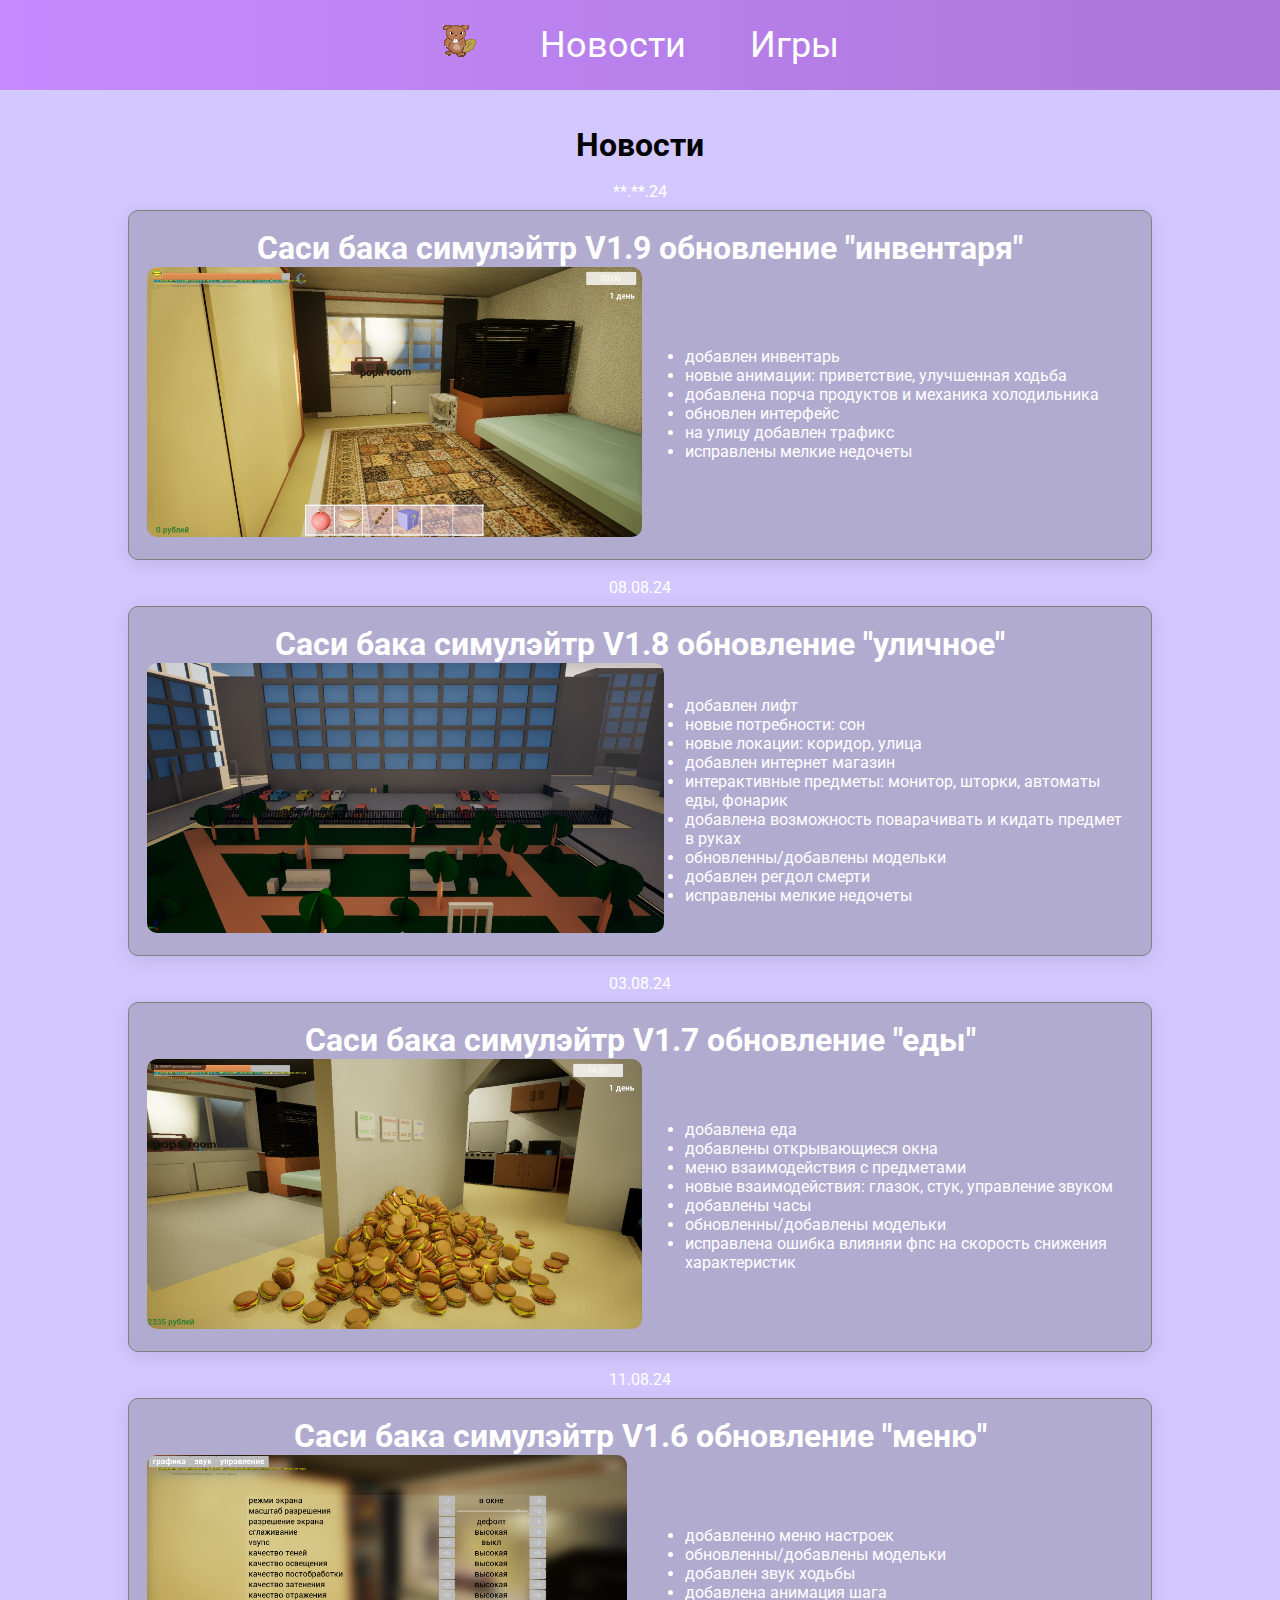
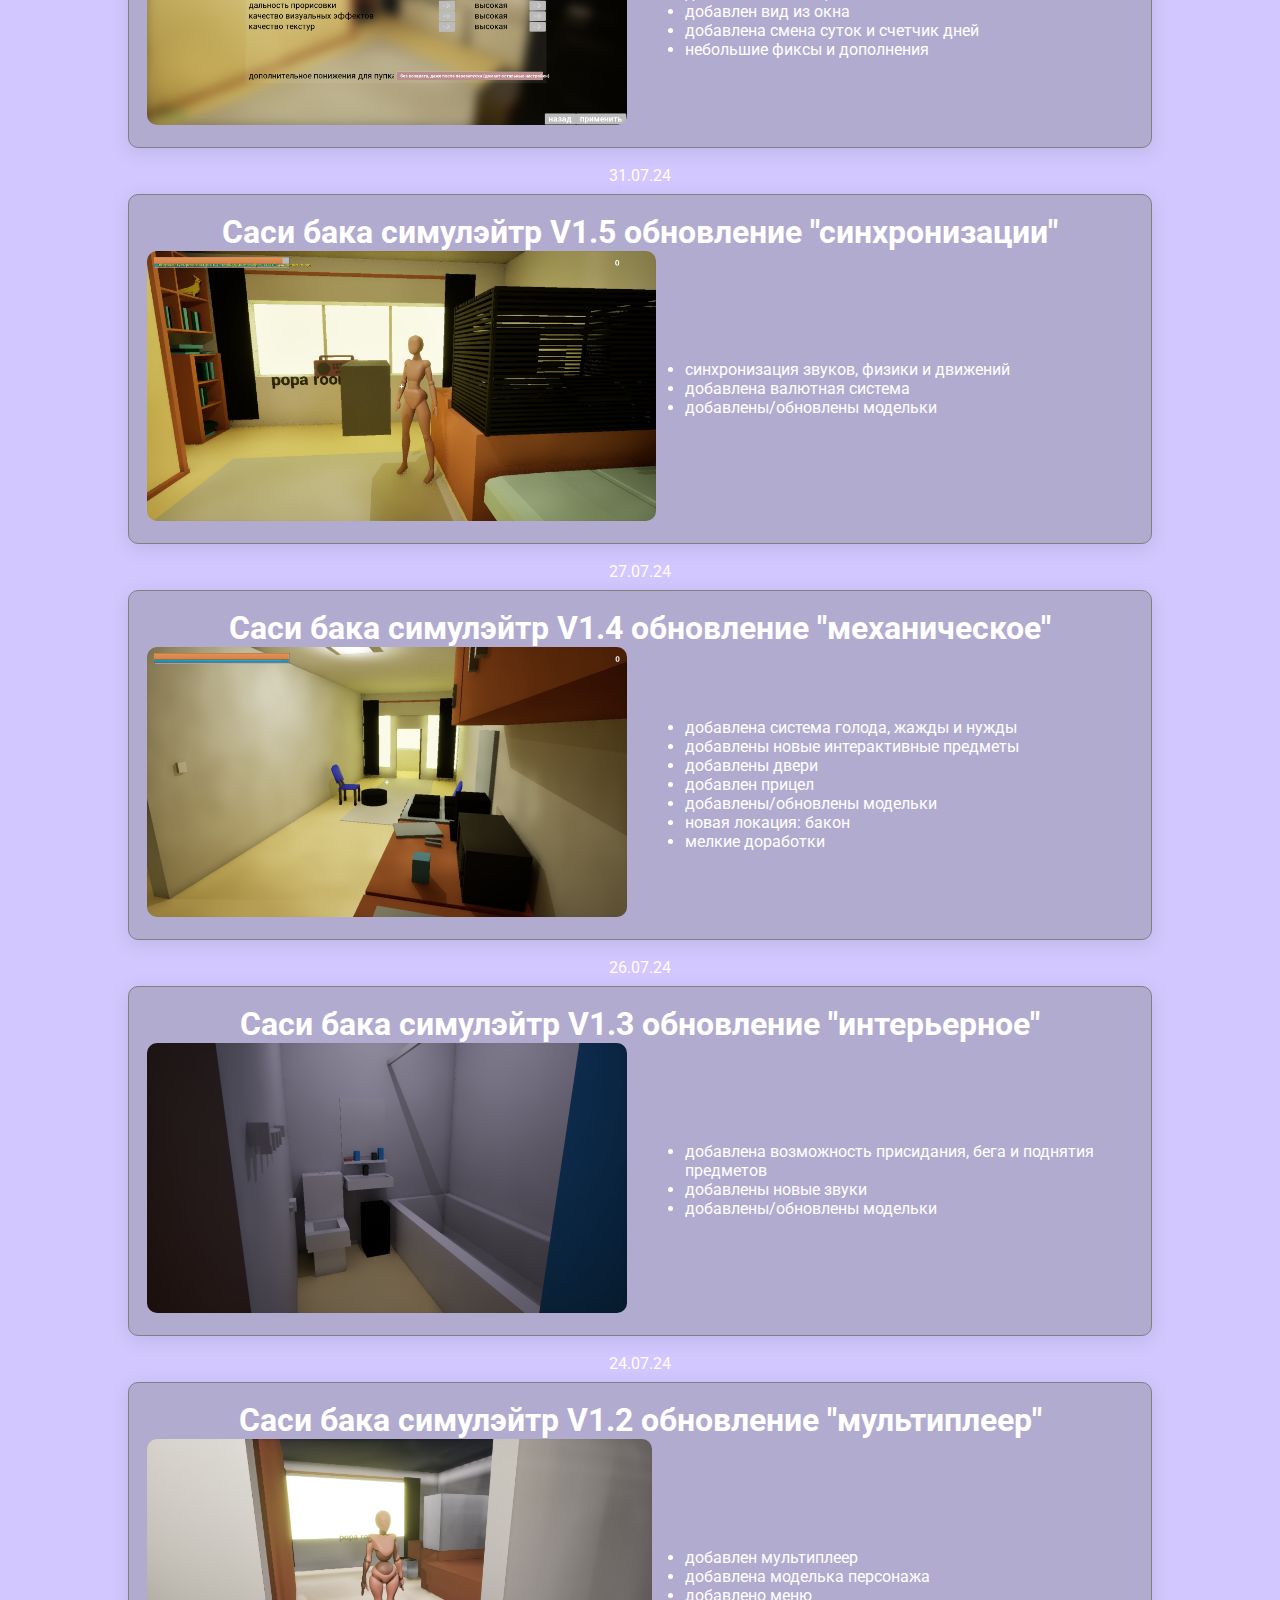
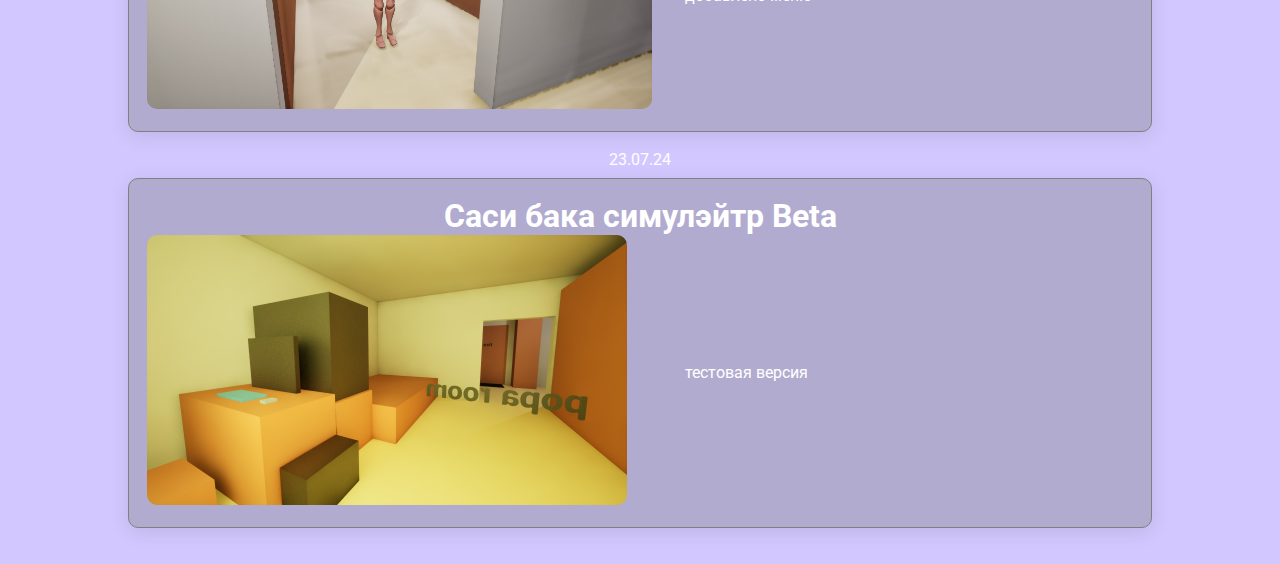
==== commit 5a7cb808: "Update index.html" ====
--- a/index.html
+++ b/index.html
@@ -1,4 +1,4 @@
-!DOCTYPE html>
+<!DOCTYPE html>
 <html lang="ru">
 <head>
     <meta charset="UTF-8">
--- a/style.css
+++ b/style.css
@@ -1,18 +1,20 @@
+/* Подключение шрифта из Google Fonts */
+@import url('https://fonts.googleapis.com/css2?family=Roboto:wght@400;700&display=swap');
 /* Сброс отступов */
 * {
     margin: 0;
     padding: 0;
     box-sizing: border-box;
+    font-family: 'Roboto', sans-serif; /* Используем новый шрифт */
 }
-
 /* Стили для шапки */
 header {
-    background-color: rgb(199, 139, 255);
+    background: linear-gradient(90deg, rgba(199, 139, 255, 1) 0%, rgba(170, 118, 216, 1) 100%);
     height: 10vh;
     display: flex;
     align-items: center;
+    box-shadow: 0 2px 10px rgba(0, 0, 0, 0.2);
 }
-
 .nav {
     display: flex;
     color: white;
@@ -20,68 +22,67 @@
     justify-content: center;
     width: 100%;
 }
-
 .element {
     margin: 0 2.5vw;
 }
-
 .element a {
     text-decoration: none;
     color: white;
+    transition: color 0.3s;
 }
-
+.element a:hover {
+    color: #ffeb3b; /* Цвет при наведении */
+}
 /* Стили для основной части */
 main {
     background-color: rgb(210, 200, 255);
     padding: 2vh 0;
     min-height: 90vh;
 }
-
 .news {
     margin: 2vh auto;
     width: 80vw;
 }
-
 .wrapper {
     border: 1px solid grey;
     background-color: rgba(117, 117, 117, 0.336);
     padding: 2vh;
     position: relative;
+    border-radius: 10px; /* Закругленные углы */
+    box-shadow: 0 4px 20px rgba(0, 0, 0, 0.1); /* Тень */
+    transition: transform 0.3s; /* Плавный переход */
 }
-
+.wrapper:hover {
+    transform: translateY(-5px); /* Эффект при наведении */
+}
 .headerGame {
     text-align: center;
     color: white;
 }
-
 .date {
     color: white;
     display: block;
     text-align: center;
     margin-bottom: 1vh;
 }
-
 .newsInfo {
     display: flex;
     flex-wrap: nowrap;
     align-items: center;
     color: white;
 }
-
 .screen {
     width: 20vw;
     text-align: center;
 }
-
 .screen img {
     max-height: 30vh;
+    border-radius: 10px; /* Закругленные углы для изображений */
 }
-
 .about {
     margin-left: 22vw;
     flex-grow: 1;
 }
-
 .download-button {
     display: inline-block;
     padding: 1vh 2vw;
@@ -89,9 +90,9 @@
     color: white;
     text-decoration: none;
     border-radius: 5px;
-    transition: background-color 0.3s;
+    transition: background-color 0.3s, transform 0.3s; /* Добавляем анимацию */
 }
-
 .download-button:hover {
     background-color: rgb(170, 118, 216);
+    transform: scale(1.05); /* Увеличение при наведении */
 }
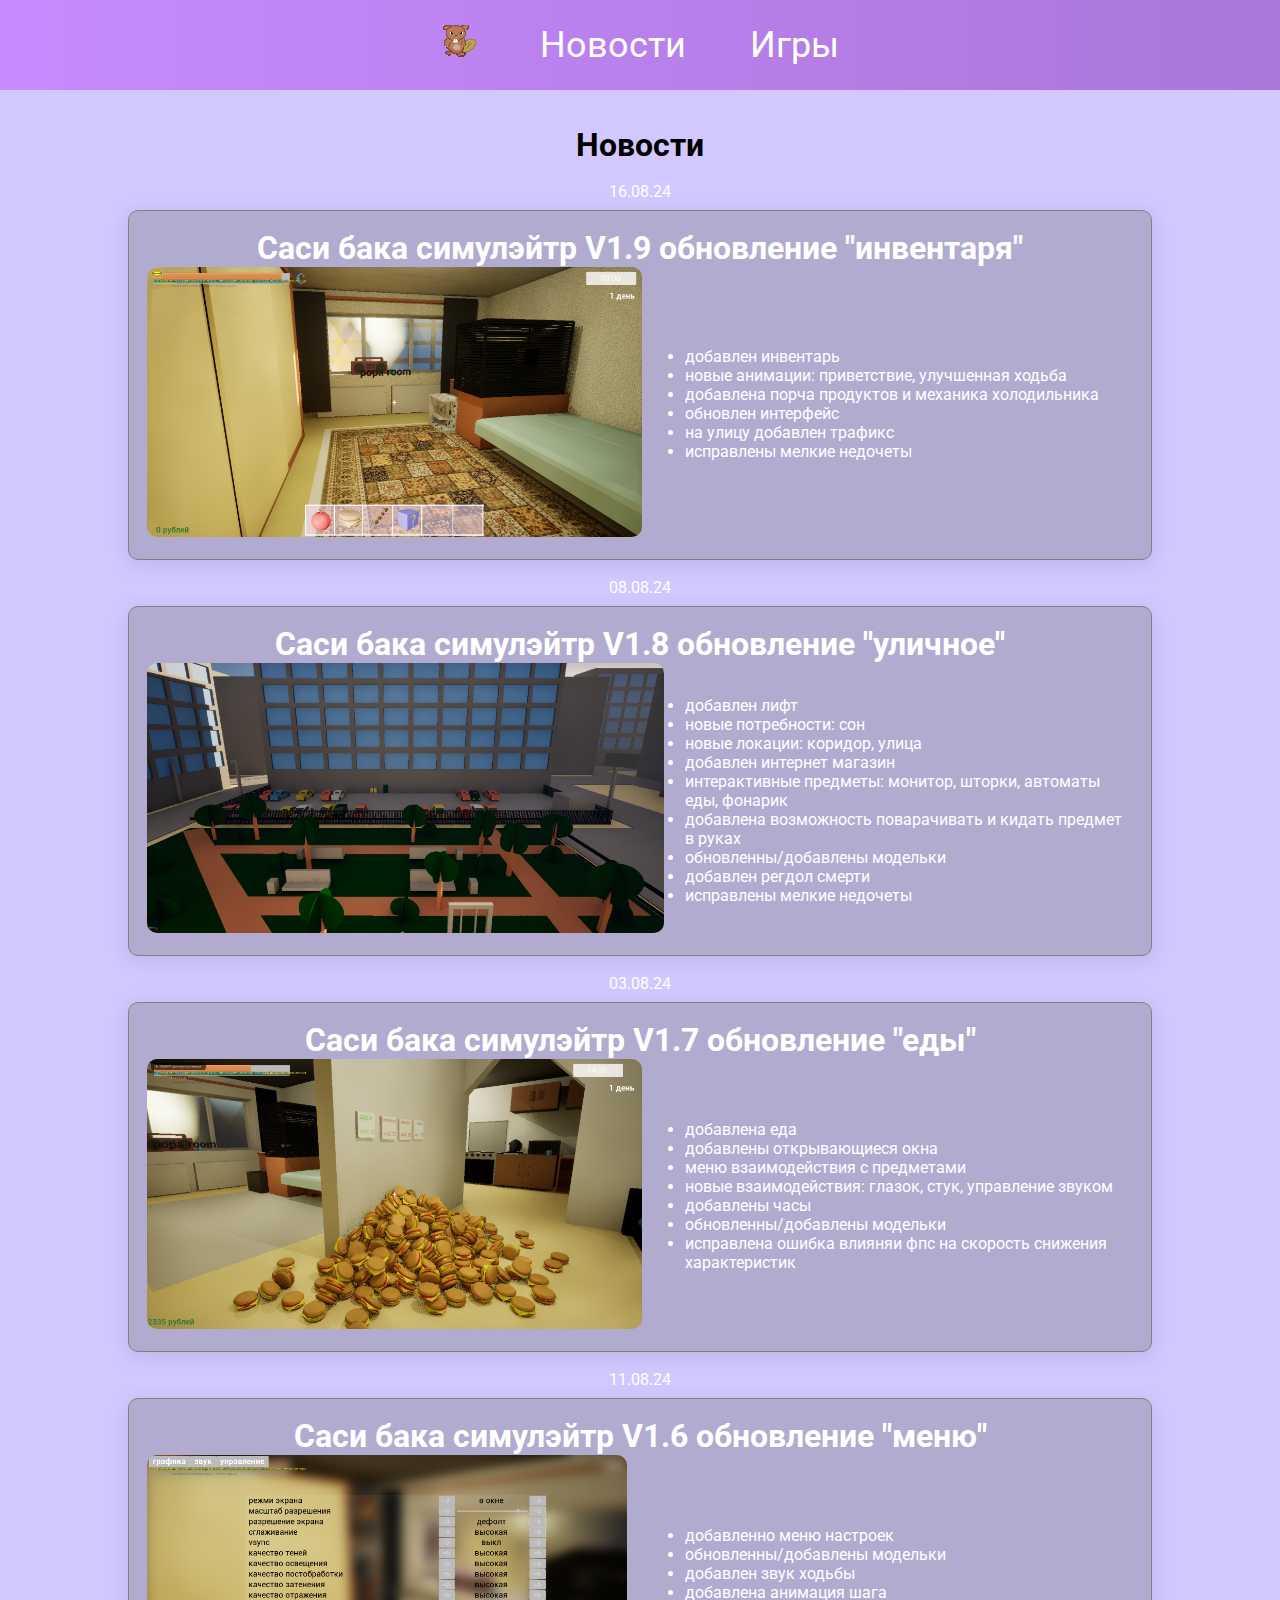
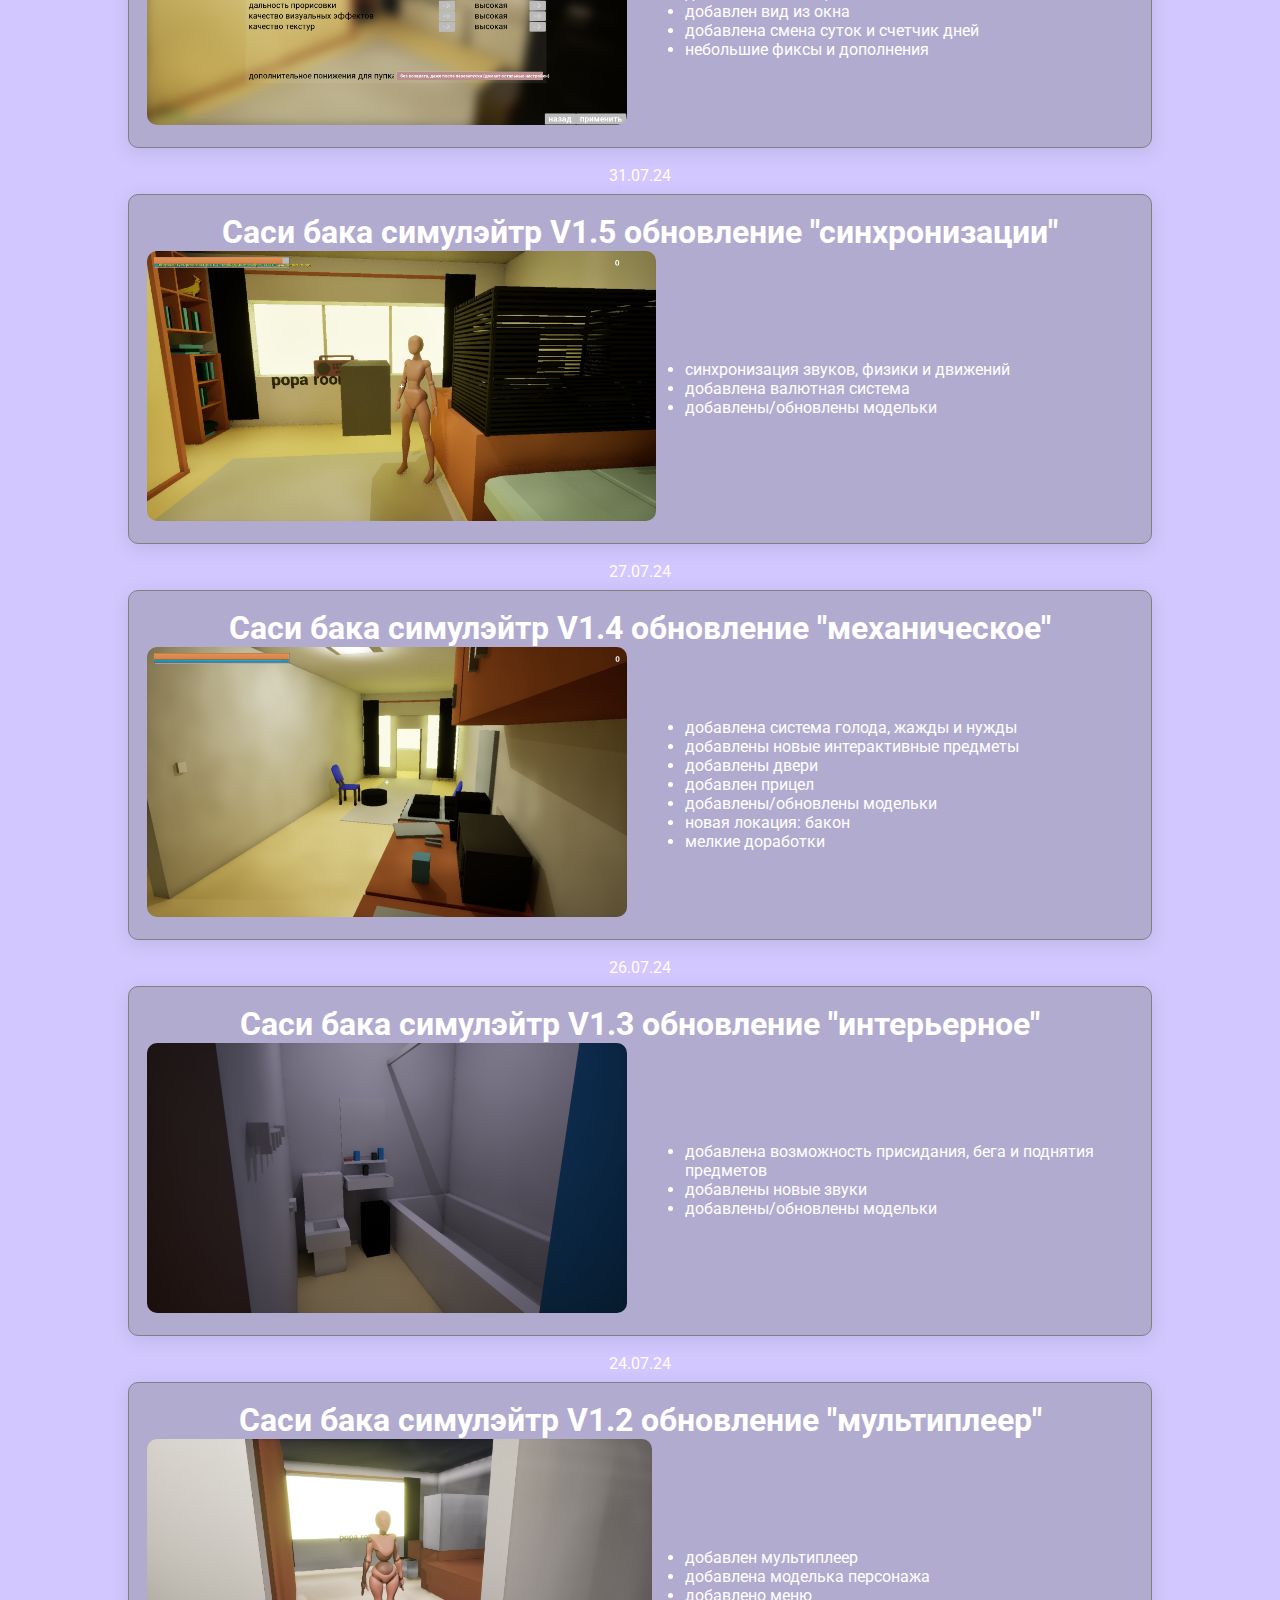
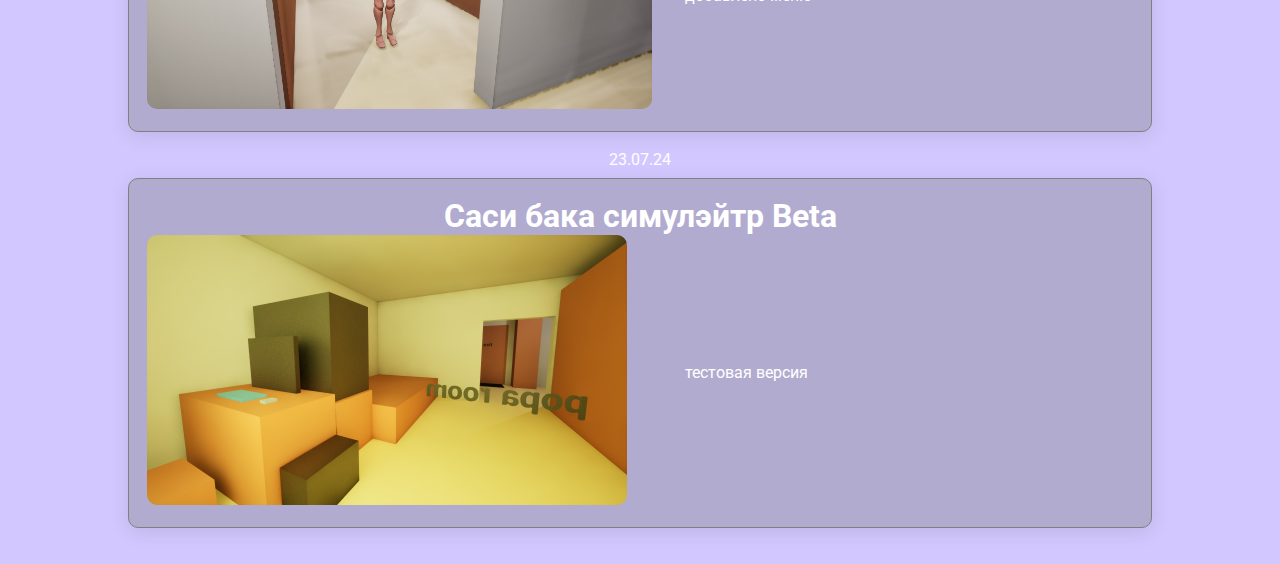
==== commit 5cb90788: "Update index.html" ====
--- a/index.html
+++ b/index.html
@@ -17,7 +17,7 @@
     <main>
         <h1 style="text-align: center; margin: 2vh 0;">Новости</h1>
          <div id="news" class="news">
-                <span class="date">**.**.24</span>
+                <span class="date">16.08.24</span>
                 <div class="wrapper">
                     <div class="headerGame">
                         <h1>Саси бака симулэйтр V1.9 обновление "инвентаря"</h1>
